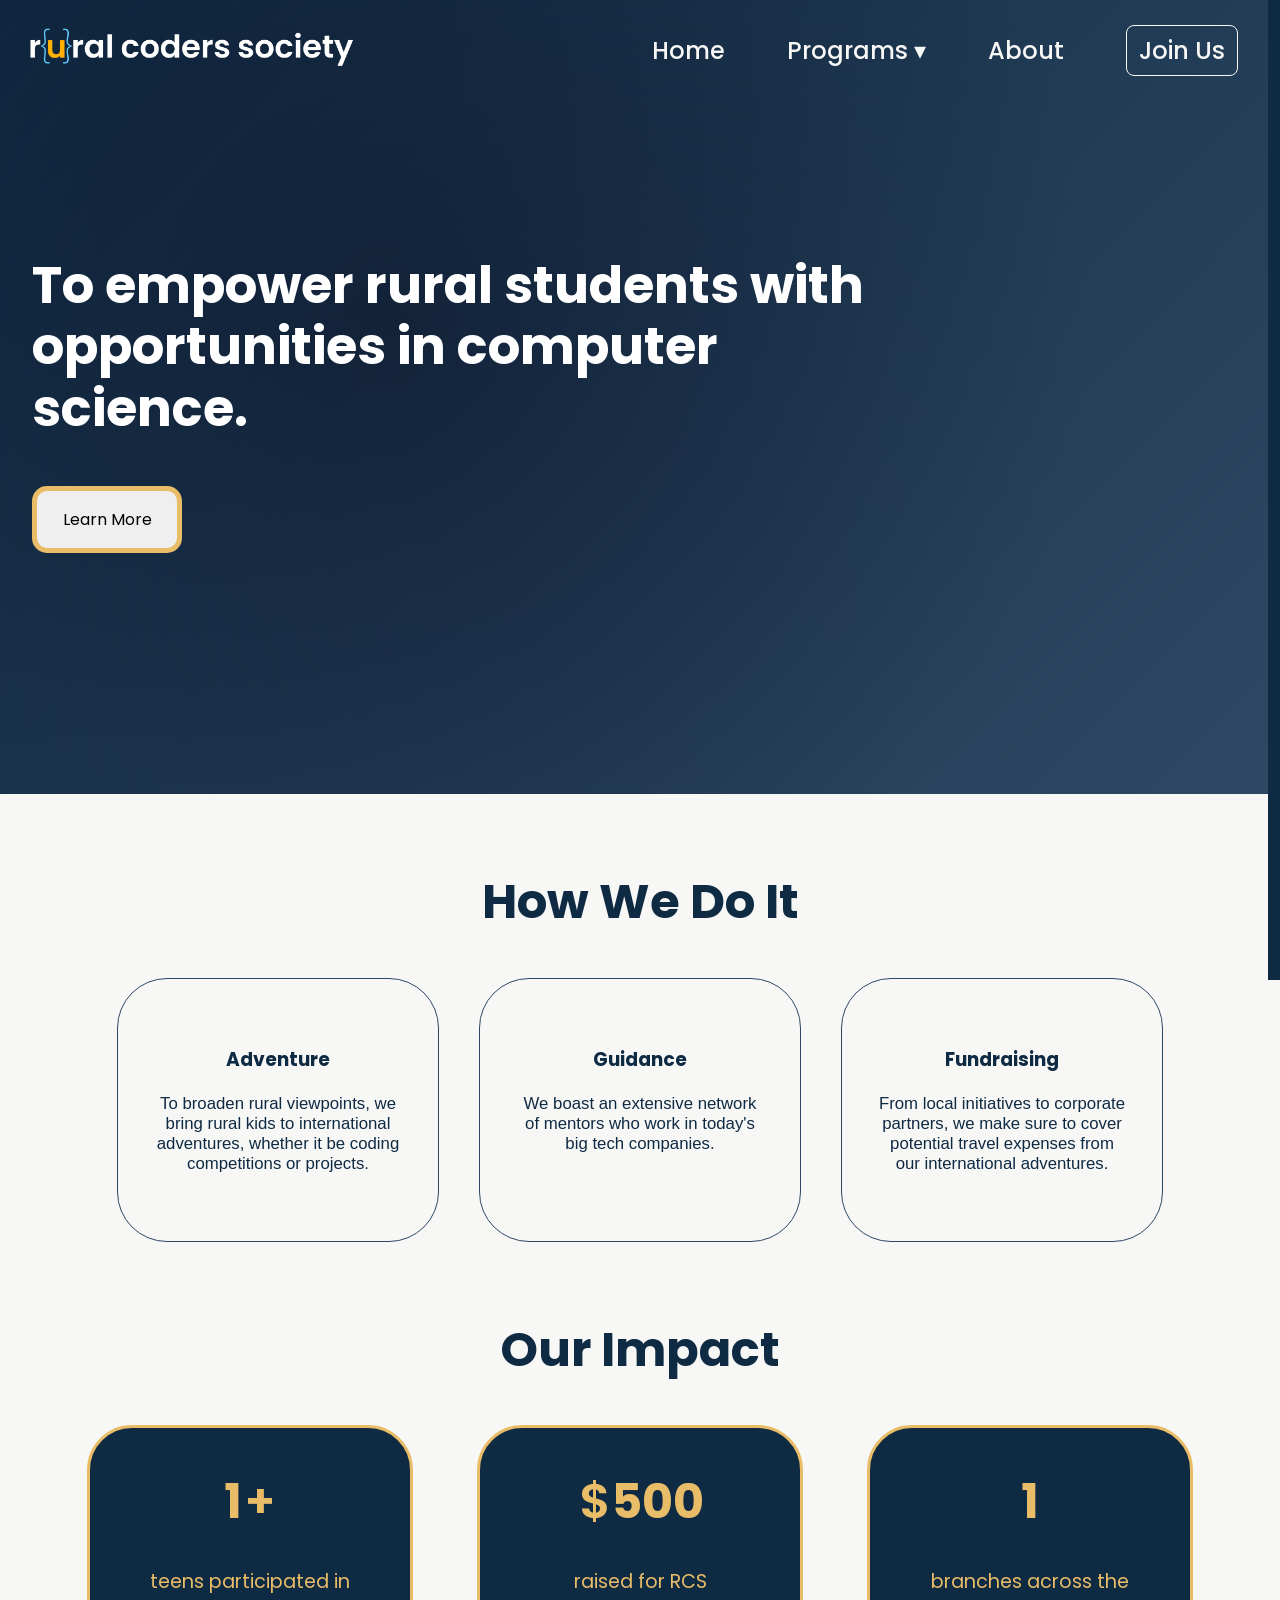
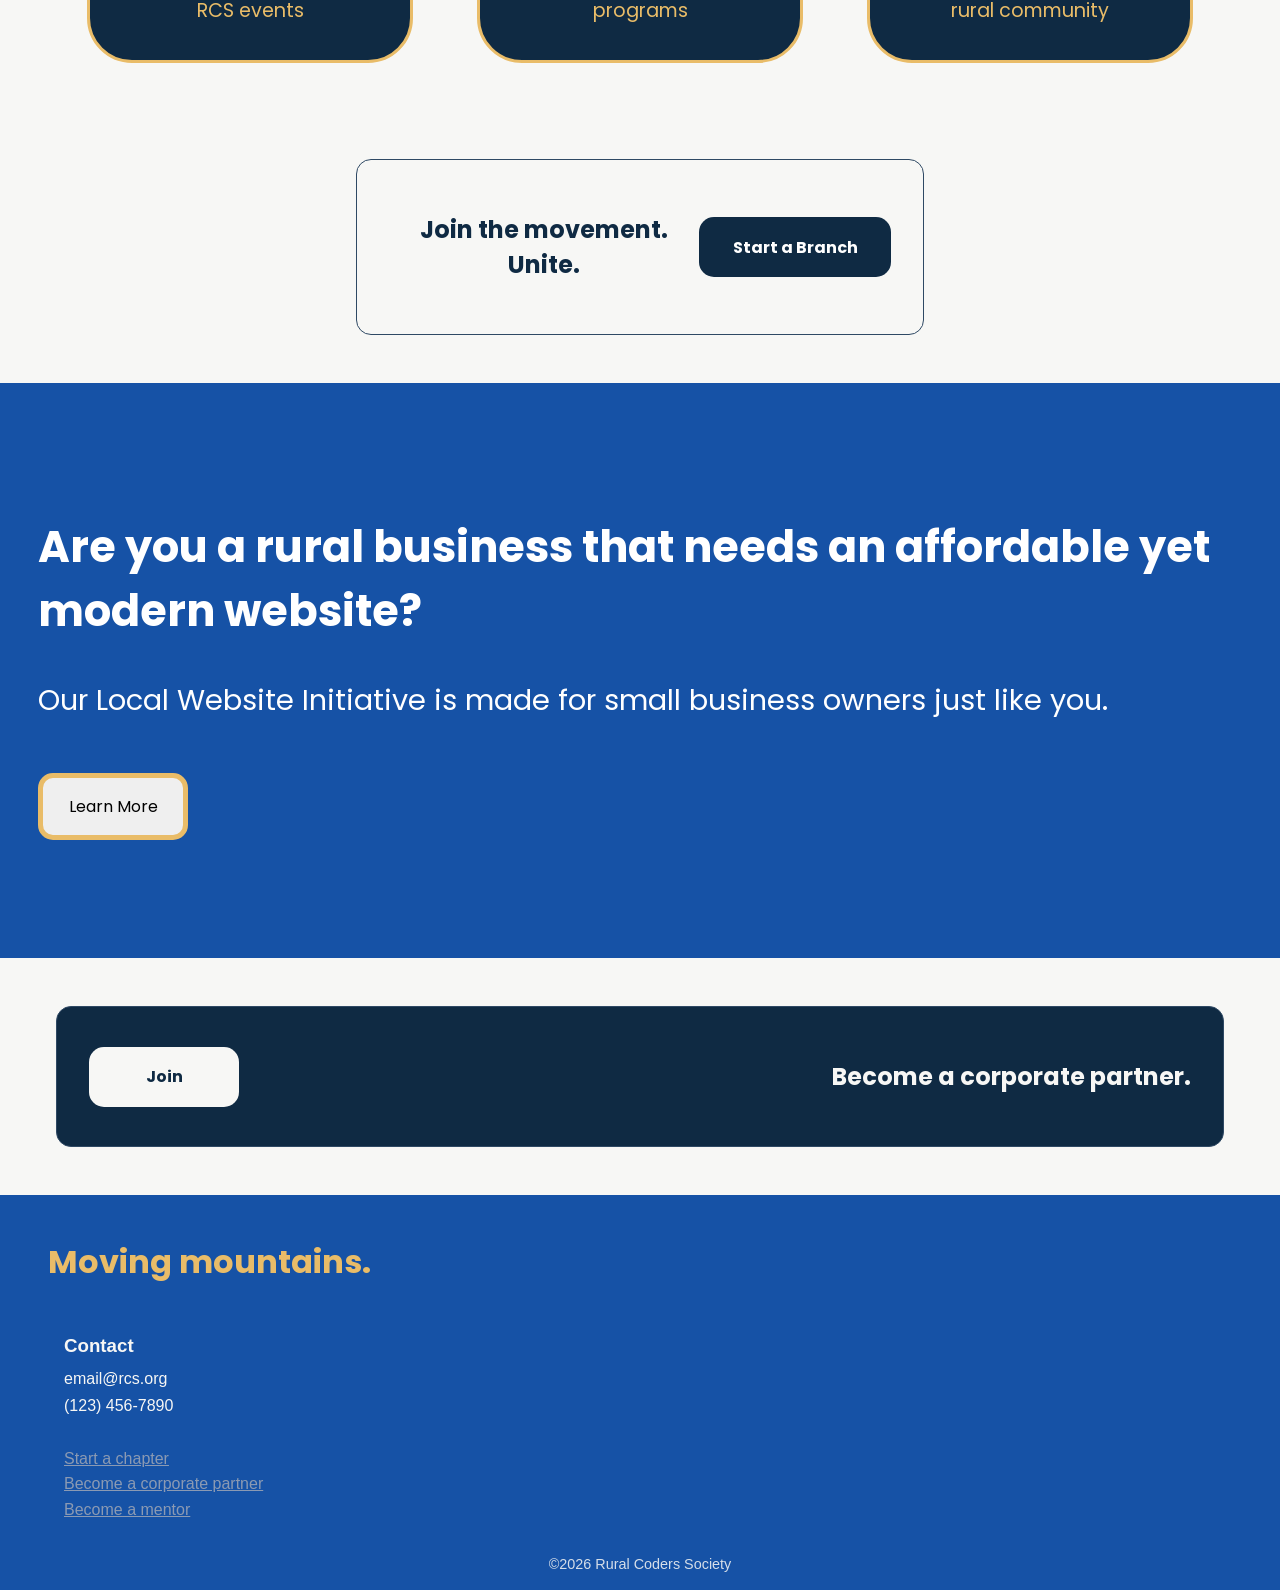
==== index.html @ 7bb60652 "changed join us to have membership form and request website form" ====
<!DOCTYPE html>
<head>
    <meta charset="UTF-8" />
    <meta name="viewport" content="width=device-width, initial-scale=1.0" />
    <title>Rural Coders Society</title>
    <link rel="icon" type="image/png" href="../media/RCS icon logo-Photoroom.png">
    <link rel="stylesheet" href="styles/style.css" />
    <link rel="preconnect" href="https://fonts.googleapis.com">
    <link rel="preconnect" href="https://fonts.gstatic.com" crossorigin>
    <link href="https://fonts.googleapis.com/css2?family=Poppins:ital,wght@0,100;0,200;0,300;0,400;0,500;0,600;0,700;0,800;0,900;1,100;1,200;1,300;1,400;1,500;1,600;1,700;1,800;1,900&display=swap" rel="stylesheet">
</head>
<body>
<div class="site-header-container">
    <div class="header">
        <a href="../index.html"><img class="logo" id="logo" src="../media/{rural coders society.} (2)-Photoroom.png" alt="rcs-logo"></a>
        <nav>
            <a class="nav-a" href="../index.html">Home</a>
            <div class="dropdown">
                <a class="nav-a dropbtn" href="../programs/">Programs ▾</a>

                <div class="dropdown-content">
                    <a href="../programs/adventures.html">Adventures</a>
                    <a href="../programs/websiteinit.html">Local Website Initiative</a>
                    <a href="../programs/cafe.html">RCS Coding Café</a>
                </div>
            </div>
            <a class="nav-a" href="../about.html">About</a>
            <div class="dropdown">
                <a id="join-us-button" class="nav-a dropbtn" href="/join/">Join Us</a>

                <div id="join-dropdown-content" class="dropdown-content">
                    <a href="../join/membership.html">Become a Member</a>
                    <a href="../join/websitereq.html">Request a Website</a>
                    <a href="../join/corppart.html">Corporate Partnership</a>
                </div>
            </div>
        </nav>
        <div class="hamburger" id="hamburger">
            <span></span>
            <span></span>
            <span></span>
        </div>
    </div>
    <div class="sidebar" id="sidebar">
            <a href="../index.html">Home</a>
            <div class="sidebar-group">
                <div class="sidebar-top">
                    <a href="../programs/">Programs</a>
                    <span class="arrow">▾</span>
                </div>
                <div class="sidebar-dropdown">
                    <a href="../programs/adventures.html">Adventures</a>
                    <a href="../programs/websiteinit.html">Local Website Initiative</a>
                    <a href="../programs/cafe.html">RCS Coding Café</a>
                </div>
            </div>
            <a href="/about.html">About</a>
            <div class="sidebar-group">
                <div class="sidebar-top">
                    <a class="join-us-sidebar" href="/join/">Join Us</a>
                    <span id="join-us-arrow" class="arrow">▾</span>
                </div>
                <div class="sidebar-dropdown">
                    <a class="join-us-sidebar" href="../join/branch.html">Become a Member</a>
                    <a class="join-us-sidebar" href="../join/websitereq.html">Request a Website</a>
                    <a class="join-us-sidebar" href="../join/corppart.html">Corporate Partnership</a>
                </div>
            </div>
    </div>
    <section class="hero">
        <h2 class="hero-title">To empower rural students with opportunities in computer science.</h2>
        <div id="hero-button-wrapper">
            <button id="hero-button" onclick="scrollToSection('hows')">Learn More</button>
        </div>
    </section>
</div>

<section id="hows">
    <h1>How We Do It</h1>
    <section class="hows">
    <div class="hows-div">
        <h3>Adventure</h3>
        <p>To broaden rural viewpoints, we bring rural kids to international adventures, whether it be coding competitions or projects.</p>
    </div>
    <div class="hows-div">
        <h3>Guidance</h3>
        <p>We boast an extensive network of mentors who work in today's big tech companies.</p>
    </div>
    <div class="hows-div">
        <h3>Fundraising</h3>
        <p>From local initiatives to corporate partners, we make sure to cover potential travel expenses from our international adventures.</p>
    </div>
</section>
</section>

<section class="impact" id="impact">
    <h2>Our Impact</h2>
    <div class="impact-stats">
        <div class="impact-item">
            <h3 id="members" class="count" data-target="1">0</h3>
            <p>teens participated in RCS events</p>
        </div>
        <div class="impact-item">
            <h3 id="money" class="count" data-target="500">0</h3>
            <p>raised for RCS programs</p>
        </div>
        <div class="impact-item">
            <h3 class="count" data-target="1">0</h3>
            <p>branches across the rural community</p>
        </div>
    </div>
</section>

<section class="join-movement-container">
    <div class="join-movement">
    <h2>Join the movement. Unite.</h2>
    <button onclick="window.location.href='join/branch.html'">Start a Branch</button>
</div>
</section>
<section class="mission-container">
    <div class="mission">
        <h2>Are you a rural business that needs an affordable yet modern website?</h2>
        <p>Our Local Website Initiative is made for small business owners just like you.</p>
        <button id="mission-button" onclick="window.location.href='../programs/websiteinit.html'">Learn More</button>
    </div>
</section>

<section class="corp-part-container">
    <div class="corp-part">
    <button onclick="window.location.href='join/corppart.html'">Join</button>
    <h2>Become a corporate partner.</h2>
</div>
</section>
<section class="footer">
    <div class="footer-head">
        <h2>Moving mountains.</h2>
    </div>
    <div class="footer-left">
        <h3>Contact</h3>
        <p>email@rcs.org</p>
        <p>(123) 456-7890</p><br>

        <a class="footer-link" href="/join/">Start a chapter</a><br>
        <a class="footer-link" href="/join/">Become a corporate partner</a><br>
        <a class="footer-link" href="/join/">Become a mentor</a>
    </div>
    <div class="footer-bottom">
        <p class="copyright">©2026 Rural Coders Society</p>
    </div>
</section>
<script src="scripts/main.js"></script>
</body>
---- styles/style.css ----
:root {
    /* main colors */
    --navy: #0F2A43;
    --navy-light: #2F4964;
    --blue: rgb(22, 82, 166);

    /* natural colors */
    --evergreen: #2E4F3D;
    --sage: #A9BFA8;
    --wheat: #E9D9B6;

    /* some accents */
    --sky-accent: #6FA9DF;
    --gold-accent: #e9bc68;

    /* basics */
    --text-main: #1F1F1F;
    --text-light: #FFFFFF;
    --bg-light: #F7F7F5;
    --bg-dark: #0B1A28;
}

body {
    background-color: var(--bg-light);
    color: var(--navy);

    font-family: "Inter", sans-serif;

    margin: 0;
    padding: 0;
}

.site-header-container {
    width: 100%;
    display: block;
    position: relative;
}

.header {
    padding: 1rem 0.5rem;
    display: flex;
    justify-content: space-between;
    align-items: center;
    position: fixed;
    top: 0;
    left: 0;
    width: 100%;
    z-index: 1001;
    background-color: transparent;
    transition: background-color 0.2s ease, backdrop-filter 0.2s ease;
}

.header.scrolled {
    background-color: rgba(250, 250, 250, 0.71);
    backdrop-filter: blur(10px);
    padding-left: -2px;
}

nav {
    margin-top: 0.3rem;
    margin-bottom: 0.3rem;
    margin-right: 20px;
    display: flex;
    align-items: center;
    gap: 2rem;
}

.nav-a {
    margin-right: 30px;
    text-decoration: none;
    font-size: 1.5rem;
    font-optical-sizing: auto;
    font-weight: 500;
    font-family: "Poppins", "sans-serif";
    color: var(--bg-light);
    transition: color 0.2s ease
}

.nav-a:hover {
    color: var(--gold-accent);
}

.nav-a.scrolled{
    color: var(--text-main)
}

.nav-a.scrolled:hover{
    color: var(--blue)
}

#join-us-button {
    border: 1px solid var(--bg-light);
    padding: 0.5rem 0.75rem;
    border-radius: 8px;
    transition: border 0.3s ease;
}

#join-us-button.scrolled {
    border: 1px solid var(--navy);
}

.dropdown {
    position: relative;
    display: inline-block;
}

.dropbtn {
    cursor: pointer;
    width: 100%;
}

.dropbtn:hover {
    color: var(--gold-accent);
}

.dropdown-content {
    display: none;
    position: absolute;
    top: 100%;
    background-color: var(--navy);
    border-radius: 10px;
    padding-top: 0.5rem;
    padding-bottom: 0.5rem;
    display: flex;
    flex-direction: column;
    min-width: 220px;

    opacity: 0;
    pointer-events: none;
    transform: translateY(5px);
    transition: opacity 0.15s ease, transform 0.15s ease;
    box-shadow: 0 6px 20px rgba(0, 0, 0, 0.25);
}

#join-dropdown-content {
    right: 0;
    left: auto;
}

.dropdown:hover .dropdown-content {
    opacity: 1;
    transform: translateY(0);
    pointer-events: auto;
}

.dropdown-content a {
    padding: 0.8rem 1rem;
    text-decoration: none;
    color: var(--text-light);
    font-size: 1.1rem;
    font-family: "Poppins", "sans-serif";
    transition: background 0.2s, color 0.2s;
}

.dropdown-content a:hover {
    background-color: var(--blue);
    color: white;
}

.logo {
    width: auto;
    max-width: 100%;
    height: 3rem;
    padding: 0.5rem 1rem;
    transition: height 0.3s ease;
}

.logo.scrolled {
    height: 2.85rem;
}

.logo-full {
    max-width: 800px;
    width: 100%;
}

.hero {
    border: none;
    text-align: left;
    color: var(--text-light);
    font-family: "Poppins", sans-serif;
    font-size: 2rem;
    font-optical-sizing: auto;

    height: 70vh;
    padding: 4rem 2rem;
    display: flex;
    flex-direction: column;
    justify-content: center;
    padding-top: 100px;

    position: relative;
    
    
    background: radial-gradient(
        circle at 30% 40%,
        rgba(12, 20, 40, 0.554),
        transparent 70%
    ),
    linear-gradient(135deg, var(--navy), var(--navy-light));
}

.hero::before {
    content: "";
    position: absolute;
    top: 0;
    left: 0;
    width: 100%;
    height: 100%;
    background-image: url("");
    background-size: cover;
    background-position: top center;
    z-index: -1;
}

#hero-h1 {
    padding-left: 3.3rem;
    margin-top: 1.1rem;
}

.hero-title {
    font-size: 3.2rem;
    font-weight: 700;
    line-height: 1.2;
    max-width: 55rem;
    margin: 0 0 1.5rem 0;
}

.hero-subtitle {
    font-size: 1.5rem;
    font-weight: 400;
    max-width: 45rem;
    opacity: 0.9;
    margin: 0;
}

.hero-title,
.hero-subtitle,
#hero-button-wrapper {
    transform: translateY(10px);
    opacity: 0.5;
    transition: transform 0.6s ease, opacity 0.6s ease;
}

.hero.hero-loaded .hero-title,
.hero.hero-loaded .hero-subtitle,
.hero.hero-loaded #hero-button-wrapper {
    transform: translateY(0);
    opacity: 1;
}

#hero-button,
#mission-button {
    width: 150px;
    height: auto;
    padding: 1rem 1rem;
    margin: 1.4rem 0;

    font-size: 1rem;
    font-family: "Poppins", sans-serif;

    border: 5px solid var(--gold-accent);
    border-radius: 15px;

    transition: transform 0.3s ease, border-color 0.3s ease;
}

#hero-button:hover,
#mission-button:hover {
    transform: translateY(-5px);
    border-color: var(--wheat);
    cursor: pointer;
}


.join-movement-container {
    padding: 2rem;
    max-width: 600px;
    margin-left: auto;
    margin-right: auto;
    justify-self: center;
    margin-top: -3rem;
}

.join-movement {
    font-family: "Poppins", sans-serif;
    display: flex;
    text-align: center;
    justify-content: space-between;
    padding: 2rem 2rem;
    margin: 1rem;
    border: 1px solid var(--navy-light);
    border-radius: 15px;
}

.join-movement button {
    width: 200px;
    height: 60px;
    align-self: center;
    font-family: "Poppins", sans-serif;
    font-size: 1rem;
    background-color: var(--navy);
    border: 2px solid var(--accent-gold);
    color: var(--text-light);
    border-radius: 15px;
    font-weight: 700;
    transition: transform 0.3s ease;

    position: relative;
    overflow: hidden;
}

.join-movement button:hover {
    transform: translateY(-2px);
    cursor: pointer;

}

.join-movement button::before {
    content: "";
    position: absolute;
    top: -50%;
    left: -120%;
    width: 60%;
    height: 200%;

    background: var(--sky-accent);
    transform: skewX(-30deg);
    opacity: 0.25;

    transition: transform 0.65s ease, left 0.65s ease;
}

.join-movement button:hover::before {
    left: 125%;
    transform: translateX(0) skewX(-30deg);
}

.mission-container {
    background-color: var(--blue);
    padding: 6rem 2.4rem;
    color: var(--text-light);
    font-family: "Poppins", sans-serif;
    font-size: 1.8rem;
    transition: transform 0.5s ease, background-color 0.5s ease;
}

.mission-container-program {
    margin-top: 2rem;
    background-color: var(--blue);
    padding: 4rem 2.4rem;
    color: var(--text-light);
    font-family: "Poppins", sans-serif;
    font-size: 1.8rem;
    transition: transform 0.5s ease, background-color 0.5s ease;
}

#hows {
    padding-top: 2rem;
}

#hows h1{
    font-weight: 650;
    font-size: 3rem;
    font-family: "Poppins", sans-serif;
    text-align: center;
}

.hows {
    margin-top: 0;
    display: flex;
    flex-wrap: wrap;
    justify-content: center;

    gap: 40px;

    padding-left: 2rem;
    padding-right: 2rem;
    max-width: 1200px;
    margin-inline: auto;
    width: 100%;
    box-sizing: border-box;
}

.hows-div {
    width: 18rem;
    text-align: center;
    border: 1px solid var(--navy-light);
    border-radius: 50px;
    padding: 3rem 1rem;
    transition: transform 0.3s ease, box-shadow 0.3s ease;
}

.hows-div:hover {
    transform: translateY(-5px);
    box-shadow: 0 8px 20px rgba(0, 0, 0, 0.15);
}

.hows-div h3 {
    font-family: "Poppins", "sans-serif";
}

.hows-div p {
    margin: 1.2rem;
    font-size: 1.05rem;
}
.corp-part-container {
    padding: 2rem 0;
    width: 100%;
    max-width: 1200px;
    margin-inline: auto;
}

.corp-part {
    font-family: "Poppins", sans-serif;
    display: flex;
    text-align: center;
    justify-content: space-between;
    padding: 2rem 2rem;
    margin: 1rem;
    border: 1px solid var(--navy-light);
    border-radius: 15px;
    background-color: var(--navy);
    color: var(--bg-light);
}

.corp-part button {
    width: 150px;
    height: 60px;
    align-self: center;
    font-family: "Poppins", sans-serif;
    font-size: 1rem;
    background-color: var(--bg-light);
    border: 2px solid var(--accent-gold);
    color: var(--navy);
    border-radius: 15px;
    font-weight: 700;
    transition: transform 0.3s ease, background-color 0.3s ease;

    position: relative;
    overflow: hidden;
}

.corp-part button:hover {
    background-color: var(--text-light);
    color: var(--navy);
    transform: translateY(-2px);
    cursor: pointer;

}

.corp-part button::before {
    content: "";
    position: absolute;
    top: -50%;
    left: -120%;
    width: 60%;
    height: 200%;

    background: var(--gold-accent);
    transform: skewX(-30deg);
    opacity: 0.25;

    transition: transform 0.65s ease, left 0.65s ease;
}

.corp-part button:hover::before {
    left: 125%;
    transform: translateX(0) skewX(-30deg);
}

.footer {
    background-color: var(--blue);
    color: var(--bg-light);

    padding: 1rem 4rem;
    padding-bottom: 1rem;
    
    display: flex;
    flex-direction: column;
    justify-content: space-between;
    
    min-height: 300px;
}

.footer-head {
    margin-left: -1rem;
}

.footer-left {
    max-width: 400px;
    line-height: 1.6;
}

.footer h2 {
    font-family: "Poppins", "sans-serif";
    font-size: 2rem;
    color: var(--gold-accent);
}

.footer h3 {
    margin-bottom: 0.3rem;
}

.footer p {
    margin: 0.1rem 0;
}

.footer-link {
    color: rgb(139, 154, 179);
    transition: color 0.3s ease;
}

.footer-link:hover {
    color: var(--text-light);
}

.footer-bottom {
    margin-top: auto;
    width: 100%;
    text-align: center;
    padding-top: 2rem;
}

.copyright {
    opacity: 0.85;
    font-size: 0.9rem;
}

.hamburger {
    width: 32px;
    height: 26px;
    display: none;
    flex-direction: column;
    justify-content: space-between;
    cursor: pointer;
    margin-right: 1.5rem;
    z-index: 2000;
}

.hamburger span {
    width: 100%;
    height: 3px;
    background: var(--bg-light);
    border-radius: 3px;
    transition: all 0.35s ease;
}

.hamburger.active span:nth-child(1) {
    transform: translateY(11px) rotate(45deg);
}

.hamburger.active span:nth-child(2) {
    opacity: 0;
}

.hamburger.active span:nth-child(3) {
    transform: translateY(-11px) rotate(-45deg);
}
.sidebar {
    position: fixed;
    top: 0;
    right: -280px;
    width: 260px;
    height: 100%;
    background: var(--navy);
    color: white;
    padding-top: 80px;
    display: flex;
    flex-direction: column;
    gap: 2rem;
    padding-left: 2rem;
    transition: right 0.35s ease;
    z-index: 999;

    font-family: "Poppins", "sans-serif";
}

.sidebar a {
    color: white;
    font-size: 1.4rem;
    text-decoration: none;
    transition: color 0.2s;
}

.sidebar a:hover {
    color: var(--gold-accent);
}

.sidebar.open {
    right: 0;
}

@media (max-width: 1000px) {
    nav {
        display: none;
    }

    .hamburger {
        display: flex;
    }
}

.sidebar-group {
    display: flex;
    flex-direction: column;
}

.sidebar-top {
    display: flex;
    justify-content: space-between;
    align-items: center;
    cursor: pointer;
}

.sidebar-top .arrow {
    font-size: 1.2rem;
    transition: transform 0.3s ease;
}

.arrow {
    margin-right: 1rem;
}

.sidebar-dropdown {
    overflow: hidden;
    max-height: 0;
    opacity: 0;
    transform: translateY(-5px);
    transition:
        max-height 0.35s ease,
        opacity 0.35s ease,
        margin-top 0.35s ease,
        transform 0.35s ease;
    display: flex;
    flex-direction: column;
    padding-left: 1rem;
    margin-top: 0;
}

.sidebar-dropdown a {
    padding: 0.5rem 0;
    font-size: 1.2rem;
}

.sidebar-dropdown.open {
    max-height: 500px;
    opacity: 1;
    margin-top: 1rem;
    transform: translateY(0);
    display: flex;
}

.arrow.rotate {
    transform: rotate(180deg);
}

.sidebar .join-us-sidebar {
    color: var(--gold-accent) !important;
}

.join-us-sidebar:hover {
    color: var(--wheat) !important;
}

#join-us-arrow {
    color: var(--gold-accent);
}

.operations {
    padding: 1rem;
    display: block;
    justify-content: center;
}

.operations-div {
    padding: 5rem 4rem;
    margin: 1rem;
    background-color: var(--navy);
    color: var(--bg-light);
    max-width: 1200px;
    justify-content: space-between;
    display: flex;
    flex-direction: row;
    border-radius: 30px;
    gap: 20px;
}

.operations button {
    max-width: 300px;
    width: 100%;
    min-width: 150px;
    height: auto;
    min-height: 85px;
    align-self: center;
    border-radius: 15px;
    border: 0.5rem solid var(--gold-accent);
    padding: 0.5rem 1rem;

    font-family: "Poppins", sans-serif;
    font-weight: 500;
    font-size: 1.5rem;

    transition: transform 0.3s ease, border 0.3s ease;
}

.operations button:hover {
    transform: translateY(-5px);
    cursor: pointer;
    border: 0.5rem solid var(--wheat);
}

.operation-item {
    max-width: 600px;
}

.operation-item h2 {
    font-family: "Poppins", sans-serif;
    font-size: 2rem;
}
.operation-item p {
    font-size: 1.5rem;
    font-weight: 500;
}

#operation-adventures {
    background-image: url("");
    background-size: cover;
    background-position: center;
    background-repeat: no-repeat;
}

#operation-websiteinit {
    background-color: var(--navy-light);
    background-image: url("");
    background-size: cover;
    background-position: center;
    background-repeat: no-repeat;
}

#operation-cafe {
    background-color: rgb(80, 102, 126);
    background-image: url("");
    background-size: cover;
    background-position: center;
    background-repeat: no-repeat;
}

/* ============================
   WHAT SECTION
============================ */
.what {
    max-width: 1100px;
    margin: 6rem auto;
    padding: 0 1.5rem;
    text-align: center;
}

.what h2 {
    font-family: "Poppins", sans-serif;
    font-size: 2.5rem;
    margin-bottom: 1rem;
    color: var(--navy);
}

.what > p {
    max-width: 700px;
    margin: 0 auto 3rem auto;
    font-size: 1.2rem;
    color: var(--navy-light);
}

.what-container {
    display: flex;
    flex-wrap: wrap;
    gap: 2rem;
    justify-content: center;
}

.what-div {
    background: white;
    border: 1px solid var(--navy-light);
    border-radius: 20px;
    padding: 2rem;
    width: 300px;
    transition: transform 0.3s ease, box-shadow 0.3s ease;
}

.what-div:hover {
    transform: translateY(-6px);
    box-shadow: 0 8px 20px rgba(0, 0, 0, 0.15);
}

.what-div h3 {
    margin-bottom: 1rem;
    font-size: 1.4rem;
    color: var(--navy);
}

.what-div p {
    color: var(--navy-light);
}

.who {
    max-width: 1100px;
    margin: 6rem auto;
    padding: 0 1.5rem;
    text-align: center;
}

.who h2 {
    font-size: 2.5rem;
    margin-bottom: 3rem;
    color: var(--navy);
}

.who-container {
    display: flex;
    flex-direction: row;
    justify-content: center;
    flex-wrap: wrap;
    gap: 2rem;
}

.who-div {
    max-width: 700px;
    background: var(--navy);
    border: 1px solid var(--gold-accent);
    border-radius: 20px;
    padding: 2rem;
    transition: transform 0.3s ease, box-shadow 0.3s ease;
}

.who-div:hover {
    transform: translateY(-6px);
    box-shadow: 0 8px 20px rgba(0, 0, 0, 0.15);
}

.who-div h3 {
    font-family: "Poppins", sans-serif;
    margin-bottom: 1rem;
    font-size: 1.4rem;
    color: var(--bg-light);
}

.who-div p {
    color: var(--bg-light);
}

.recent-trip {
    max-width: 900px;
    margin: 6rem auto;
    padding: 0 1.5rem;
    text-align: center;
}

.recent-trip h2 {
    font-size: 2.3rem;
    margin-bottom: 2rem;
    color: var(--navy);
}

/* TEMP: placeholder video box */
.recent-trip .video-placeholder {
    width: 100%;
    height: 350px;
    background: var(--navy-light);
    border-radius: 15px;
}

.testimonial-carousel {
    overflow: hidden;
    width: 100%;
    margin:6rem 0;
    padding: 2rem 0;

    position: relative;
}

.carousel-track {
    display: flex;
    gap: 48px;
    white-space: nowrap;
    will-change: transform;
}

.t-card {
    width: 260px;
    min-width: 260px;
    height: 360px;
    padding: 2rem;
    background: var(--bg-light);
    border: 1px solid var(--navy-light);
    border-radius: 20px;
    text-align: center;
    transition: transform 0.3s ease, opacity 0.3s ease, box-shadow 0.3s ease;
    opacity: 1;
}

.t-card:hover {
    transform: translateY(-5px);
    box-shadow: 0 8px 20px rgba(0, 0, 0, 0.15);
}

.testimonial-carousel::before,
.testimonial-carousel::after {
    content: "";
    position: absolute;
    top: 0;
    width: 20%;
    height: 100%;
    z-index: 3;
    pointer-events: none;
}

.testimonial-carousel::before {
    left: 0;
    background: linear-gradient(to right, var(--bg-light), transparent);
}

.testimonial-carousel::after {
    right: 0;
    background: linear-gradient(to left, var(--bg-light), transparent);
}

.impact {
    padding: 3rem;
    font-size: 2rem;
    text-align: center;
    justify-content: center;
    margin-right: auto;
    margin-left: auto;
    margin-bottom: 3rem;
    margin-top: -1rem;
}

.impact h2{
    font-family: "Poppins", sans-serif;
}

.impact-stats {
    display: flex;
    flex-direction: row;
    flex-wrap: wrap;
    align-content: center;
    text-align: center;
    justify-content: center;
    gap: 4rem;
    align-content: center;
    
}

.impact-item {
    min-height: 200px;
    display: flex;
    flex-direction: column;
    justify-content: center;
    align-items: center;
    background-color: var(--navy);
    color: var(--gold-accent);
    max-width: 14rem;
    border: 3px solid var(--gold-accent);
    border-radius: 45px;
    padding: 1rem 3rem;
    transition: transform 0.3s ease, box-shadow 0.3s ease;
    font-family: "Poppins", sans-serif;
    gap: 0.6rem;
}

.impact-item:hover {
    transform: translateY(-5px);
    box-shadow: 0 8px 20px rgba(0, 0, 0, 0.15);
}

.impact-item h3 {
    font-size: 3rem;
    margin: 0;
    padding-top: 1.3rem;
}

.impact-item p {
    font-size: 1.2rem;
}

#members::after {
    content: "+";
    font-weight: 600;
    margin-left: 2px;
}

#money::before {
    content: "$";
    font-weight: 600;
    margin-left: 2px;
}

#members::after,
#money::before {
    display: inline-block;
    line-height: 0;
}

.the-form {
    padding: 2rem 2rem;
    padding-bottom: 4rem;
    font-family: "Poppins", sans-serif;
}

.form {
    font-family: "Inter", sans-serif;
}

.the-form .form input[type=text],
.form input[type=email]{
    font-family: "Poppins", sans-serif;
    font-size: 1rem;
    width: 45%;
    border: 2px solid var(--navy);
    border-radius: 8px;
    padding: 1rem 1rem;

    transition: background-color 0.3s ease;
}

.form input[type=text]:focus,
.form input[type=email]:focus,
.form textarea:focus {
    background-color: rgb(219, 237, 255)
}

.form input[type=submit] {
    margin: 1.6rem 0;
    padding: 1rem 2rem;
    font-size: 1rem;
    border: 2px solid var(--navy);
    border-radius: 8px;
    background-color: white;

    font-family: "Poppins", sans-serif;

    transition: background-color 0.3s ease;
}

.form input[type=submit]:hover {
    cursor: pointer;
    background-color: rgb(219, 237, 255);
}

.form textarea {
    border: 2px solid var(--navy);
    border-radius: 8px;
    padding: 1rem 1rem;

    font-family: "Poppins", sans-serif;
    font-size: 1rem;
    width: 50%;

    transition: background-color 0.3s ease;
}
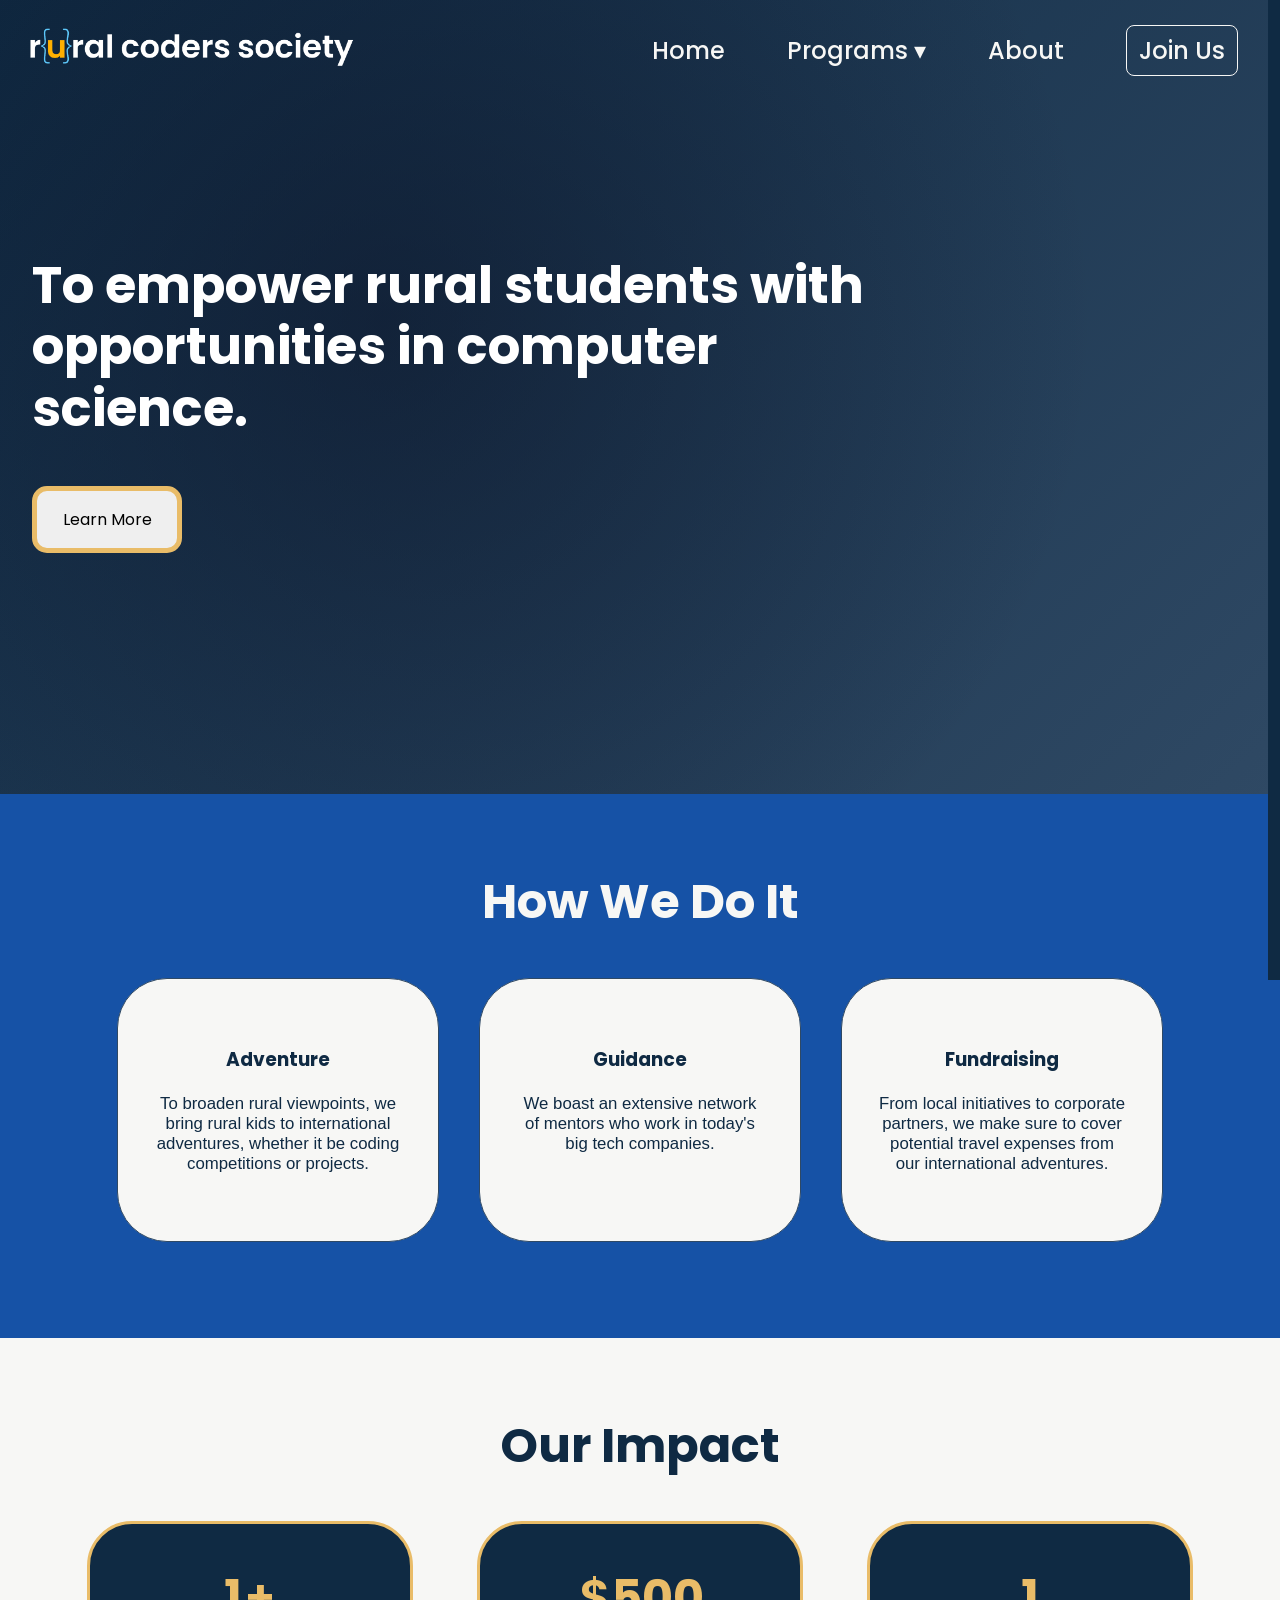
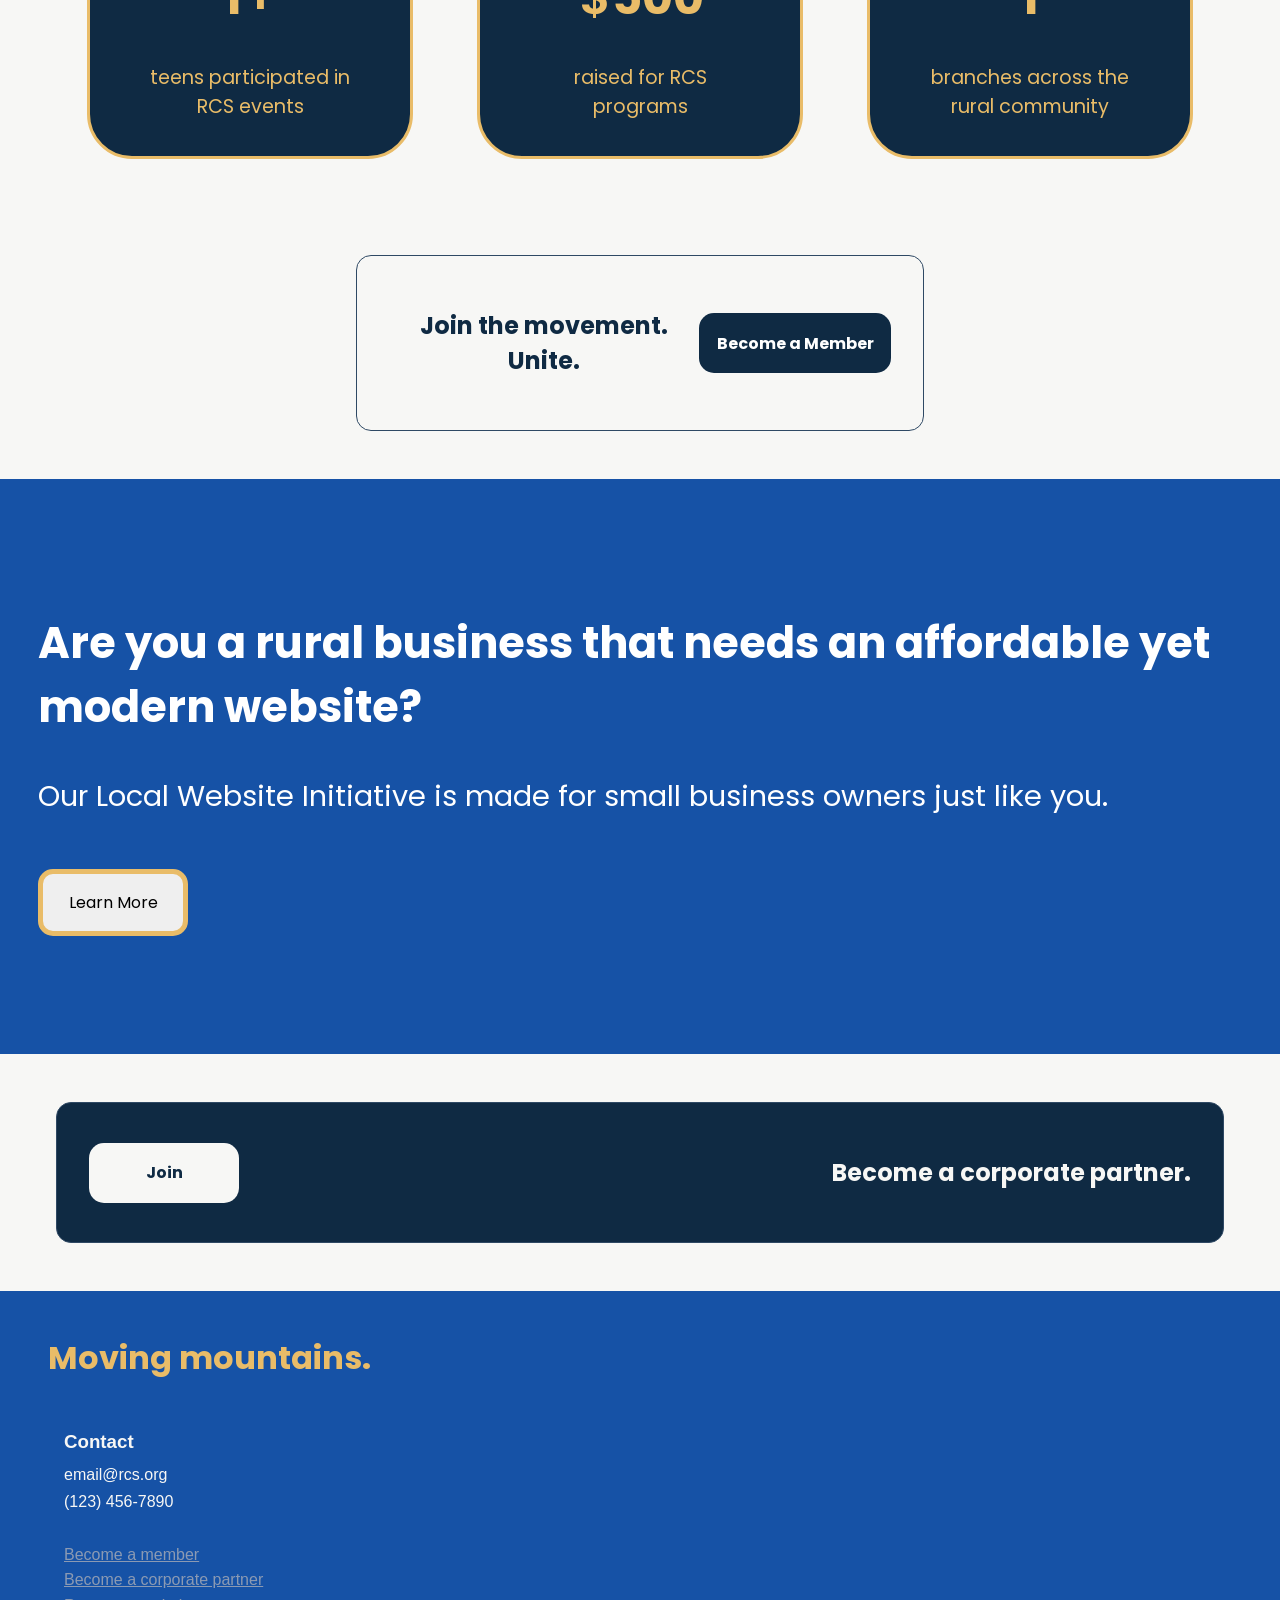
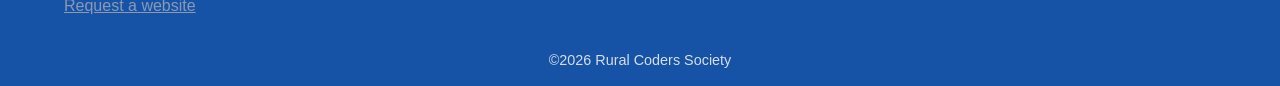
==== commit 6611aa11: "updated footers for all pages. added background color to "how we do it" portion for aesthetic purpos" ====
--- a/index.html
+++ b/index.html
@@ -61,7 +61,7 @@
                     <span id="join-us-arrow" class="arrow">▾</span>
                 </div>
                 <div class="sidebar-dropdown">
-                    <a class="join-us-sidebar" href="../join/branch.html">Become a Member</a>
+                    <a class="join-us-sidebar" href="../join/membership.html">Become a Member</a>
                     <a class="join-us-sidebar" href="../join/websitereq.html">Request a Website</a>
                     <a class="join-us-sidebar" href="../join/corppart.html">Corporate Partnership</a>
                 </div>
@@ -114,7 +114,7 @@
 <section class="join-movement-container">
     <div class="join-movement">
     <h2>Join the movement. Unite.</h2>
-    <button onclick="window.location.href='join/branch.html'">Start a Branch</button>
+    <button onclick="window.location.href='join/membership.html'">Become a Member</button>
 </div>
 </section>
 <section class="mission-container">
@@ -140,13 +140,13 @@
         <p>email@rcs.org</p>
         <p>(123) 456-7890</p><br>
 
-        <a class="footer-link" href="/join/">Start a chapter</a><br>
-        <a class="footer-link" href="/join/">Become a corporate partner</a><br>
-        <a class="footer-link" href="/join/">Become a mentor</a>
+        <a class="footer-link" href="/join/membership.html">Become a member</a><br>
+        <a class="footer-link" href="/join/corppart.html">Become a corporate partner</a><br>
+        <a class="footer-link" href="/join/websitereq.html">Request a website</a>
     </div>
     <div class="footer-bottom">
         <p class="copyright">©2026 Rural Coders Society</p>
     </div>
 </section>
-<script src="scripts/main.js"></script>
+<script src="../scripts/main.js"></script>
 </body>
--- a/styles/style.css
+++ b/styles/style.css
@@ -265,8 +265,24 @@
     transition: transform 0.3s ease, border-color 0.3s ease;
 }
 
+#request-button {
+    width: 200px;
+    height: auto;
+    padding: 1rem 1rem;
+    margin: 1.4rem 0;
+
+    font-size: 1rem;
+    font-family: "Poppins", sans-serif;
+
+    border: 5px solid var(--gold-accent);
+    border-radius: 15px;
+
+    transition: transform 0.3s ease, border-color 0.3s ease;
+}
+
 #hero-button:hover,
-#mission-button:hover {
+#mission-button:hover,
+#request-button:hover {
     transform: translateY(-5px);
     border-color: var(--wheat);
     cursor: pointer;
@@ -355,11 +371,19 @@
     transition: transform 0.5s ease, background-color 0.5s ease;
 }
 
+#request-website {
+    background-color: var(--navy);
+    padding: 3rem 2.4rem;
+}
+
 #hows {
     padding-top: 2rem;
+    padding-bottom: 6rem;
+    background-color: var(--blue);
 }
 
 #hows h1{
+    color: var(--bg-light);
     font-weight: 650;
     font-size: 3rem;
     font-family: "Poppins", sans-serif;
@@ -383,6 +407,7 @@
 }
 
 .hows-div {
+    background-color: var(--bg-light);
     width: 18rem;
     text-align: center;
     border: 1px solid var(--navy-light);
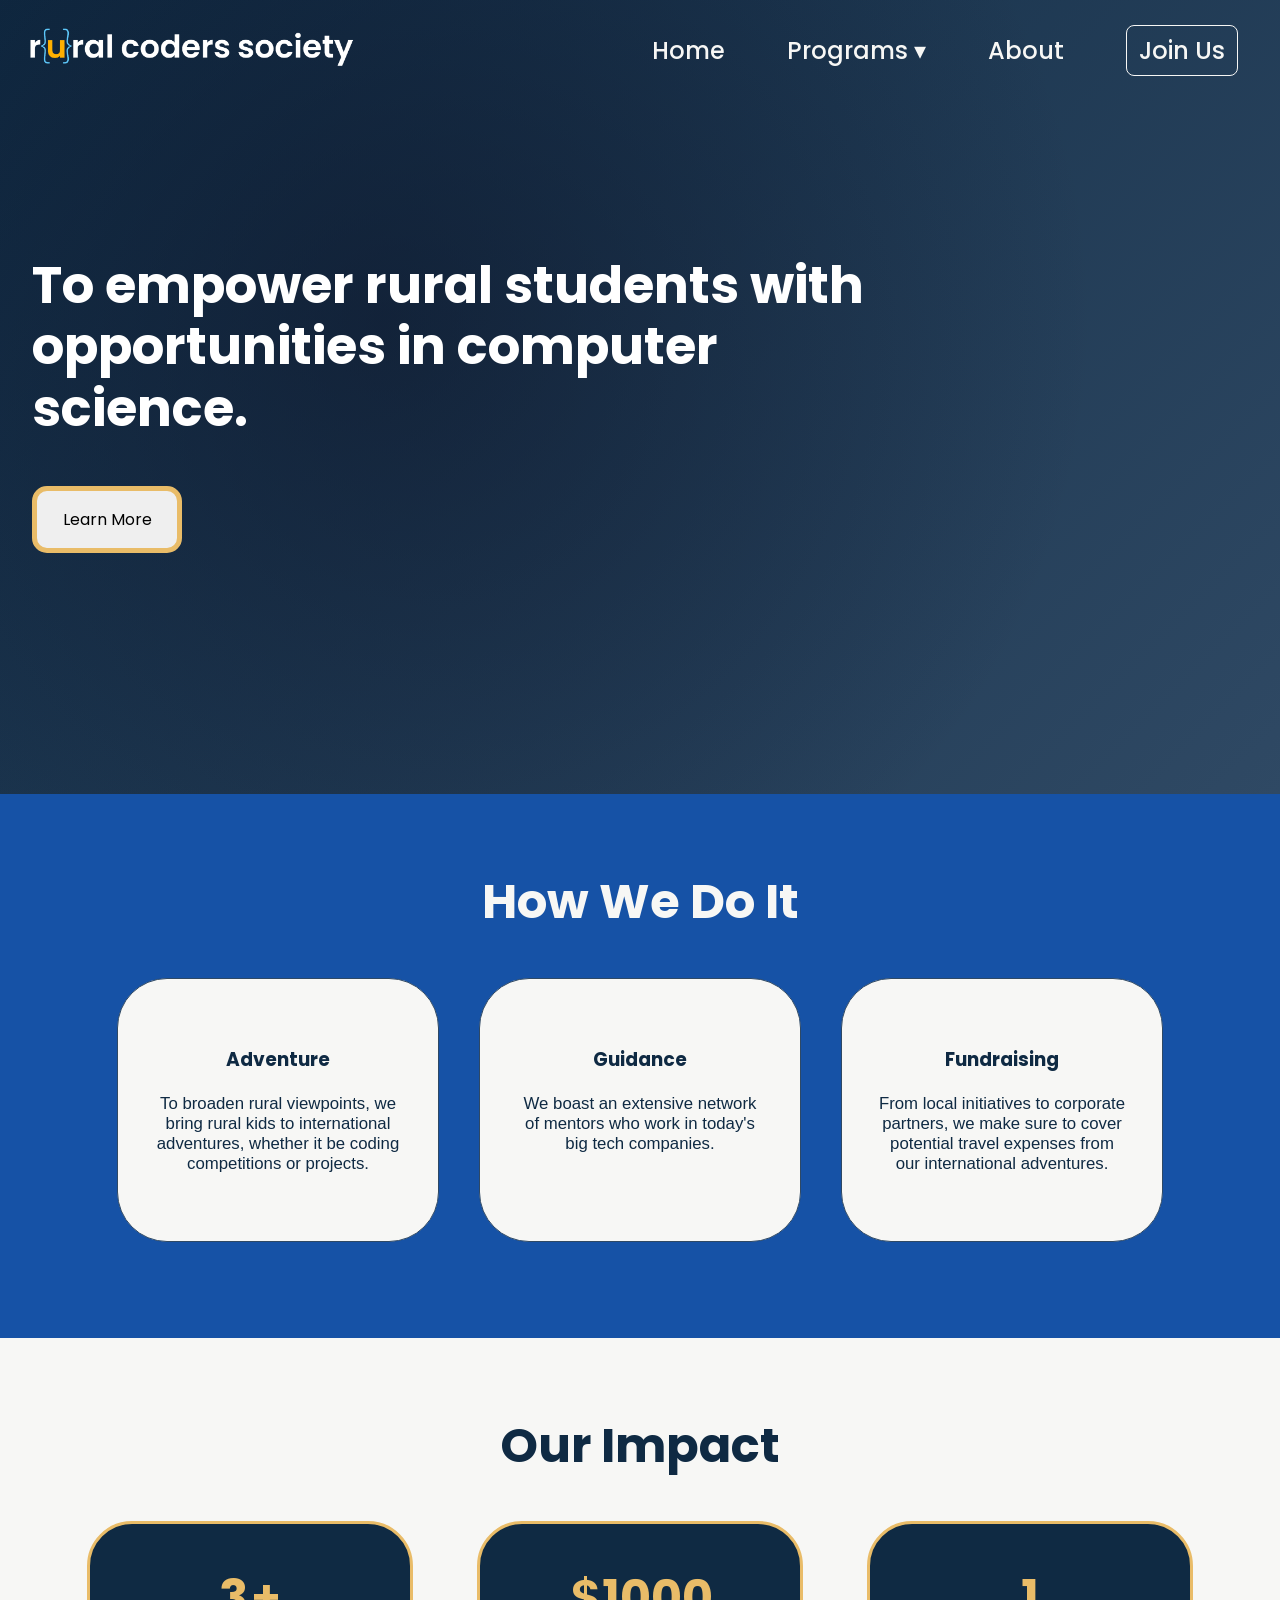
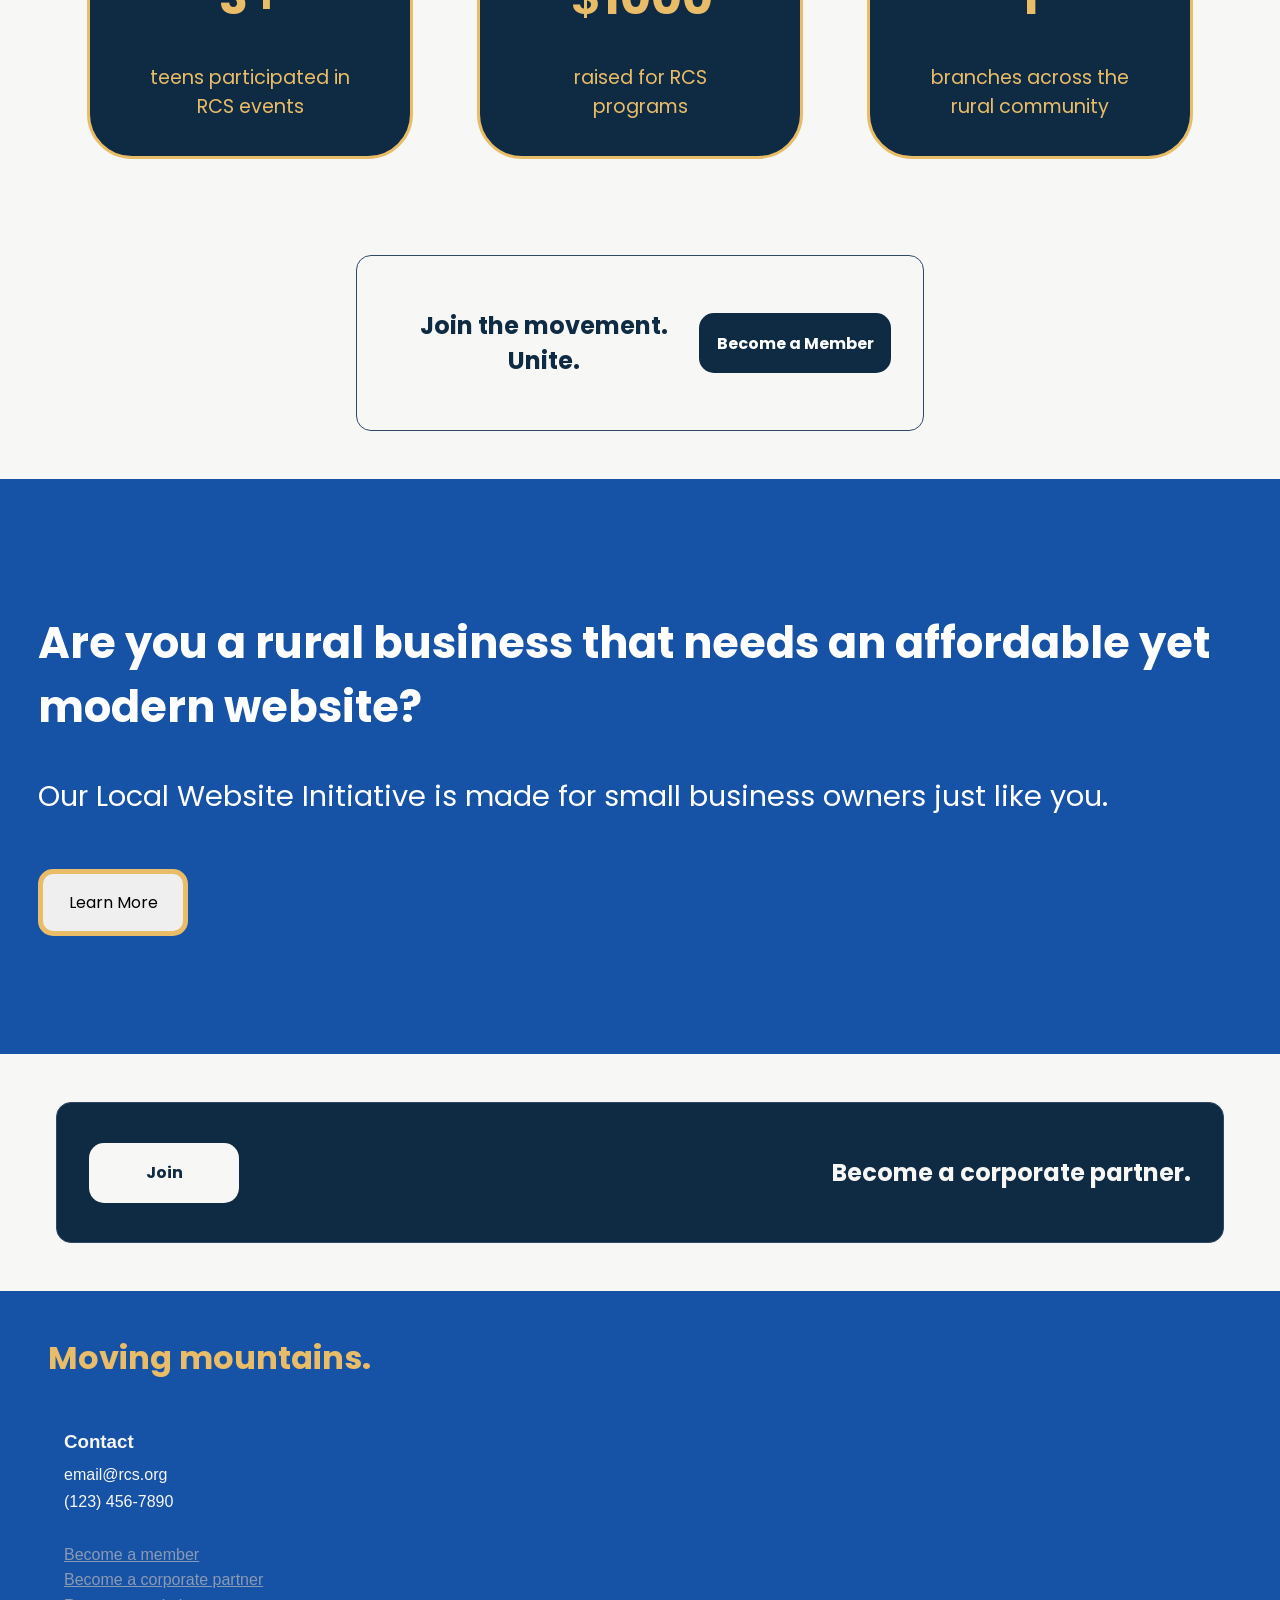
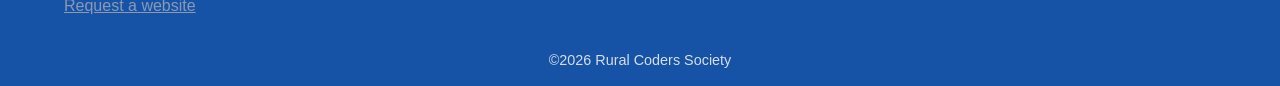
==== commit 1f349a13: "updated organization kpi numbers" ====
--- a/index.html
+++ b/index.html
@@ -97,11 +97,11 @@
     <h2>Our Impact</h2>
     <div class="impact-stats">
         <div class="impact-item">
-            <h3 id="members" class="count" data-target="1">0</h3>
+            <h3 id="members" class="count" data-target="3">0</h3>
             <p>teens participated in RCS events</p>
         </div>
         <div class="impact-item">
-            <h3 id="money" class="count" data-target="500">0</h3>
+            <h3 id="money" class="count" data-target="1000">0</h3>
             <p>raised for RCS programs</p>
         </div>
         <div class="impact-item">
--- a/styles/style.css
+++ b/styles/style.css
@@ -23,11 +23,28 @@
 body {
     background-color: var(--bg-light);
     color: var(--navy);
-
     font-family: "Inter", sans-serif;
-
     margin: 0;
     padding: 0;
+
+    /* Completely disable scrollbar space */
+    scrollbar-width: none; 
+    -ms-overflow-style: none;
+    
+    /* Remove any reserved gutter space */
+    scrollbar-gutter: auto; 
+    
+    /* Strict containment */
+    overflow-x: hidden; 
+    width: 100%;
+    position: relative;
+}
+
+body::-webkit-scrollbar {
+    display: none;
+    width: 0 !important;
+    height: 0 !important;
+    background: 0px;
 }
 
 .site-header-container {
@@ -45,7 +62,7 @@
     top: 0;
     left: 0;
     width: 100%;
-    z-index: 1001;
+    z-index: 1000;
     background-color: transparent;
     transition: background-color 0.2s ease, backdrop-filter 0.2s ease;
 }
@@ -53,7 +70,6 @@
 .header.scrolled {
     background-color: rgba(250, 250, 250, 0.71);
     backdrop-filter: blur(10px);
-    padding-left: -2px;
 }
 
 nav {
@@ -560,7 +576,7 @@
     justify-content: space-between;
     cursor: pointer;
     margin-right: 1.5rem;
-    z-index: 2000;
+    z-index: 3000;
 }
 
 .hamburger span {
@@ -585,7 +601,7 @@
 .sidebar {
     position: fixed;
     top: 0;
-    right: -280px;
+    right: -300px;
     width: 260px;
     height: 100%;
     background: var(--navy);
@@ -1063,7 +1079,7 @@
 
     font-family: "Poppins", sans-serif;
 
-    transition: background-color 0.3s ease;
+    transition: background-color 0.3s ease, font-size 0.3s ease;
 }
 
 .form input[type=submit]:hover {
@@ -1081,4 +1097,91 @@
     width: 50%;
 
     transition: background-color 0.3s ease;
-}+}
+
+@media (max-width: 768px) {
+    .hero {
+        align-items: center;
+    }
+    .hero-title {
+        font-size: 2.4rem;
+        padding: 2rem 1.5rem;
+        text-align: center;
+    }
+    .hero-subtitle {
+        font-size: 1.1rem;
+        padding: 2rem 1.5rem;
+        text-align: center;
+        padding-left: 0;
+    }
+    .what-container, .who-container {
+        gap: 1rem;
+        padding: 1.2rem;
+    }
+    .what-div, .who-div {
+        width: 90%;
+        padding: 1.2rem;
+    }
+    .impact-item {
+        width: 80%;
+        padding: 1rem;
+    }
+    .impact-item h3 {
+        font-size: 2.2rem;
+    }
+    .impact-item p {
+        font-size: 1rem;
+    }
+    .impact-stats {
+        gap: 2rem;
+    }
+    .join-movement, .corp-part {
+        flex-direction: column;
+        align-items: center;
+        padding: 1rem;
+    }
+    .operations-div {
+        display: flex;
+        flex-direction: row;
+        padding: 2rem 1.5rem;
+    }
+    .operations-div button {
+        width: 100%;
+    }
+    .footer-head {
+        text-align: left;
+    }
+    .footer {
+        text-align: left;
+        padding-left: 3rem;
+    }
+    .footer-left {
+        margin-left: 0;
+    }
+    .form input[type=text], input[type=email], textarea {
+        width: 100%;
+        padding: 0.8rem;
+    }
+    .form input[type=submit] {
+        font-size: 0.8rem;
+        color: var(--navy);
+        -webkit-appearance: none;
+        -moz-appearance: none;
+        appearance: none;
+    
+        background-color: var(--bg-light);
+    }
+    .logo, .logo.scrolled {
+        height: 2rem;
+        margin-right: 0.5rem;
+    }
+    .sidebar a {
+        font-size: 1.2rem;
+    }
+    .operations-div {
+        flex-direction: column;
+    }
+    .header.scrolled {
+        padding: 0.5rem;
+    }
+}
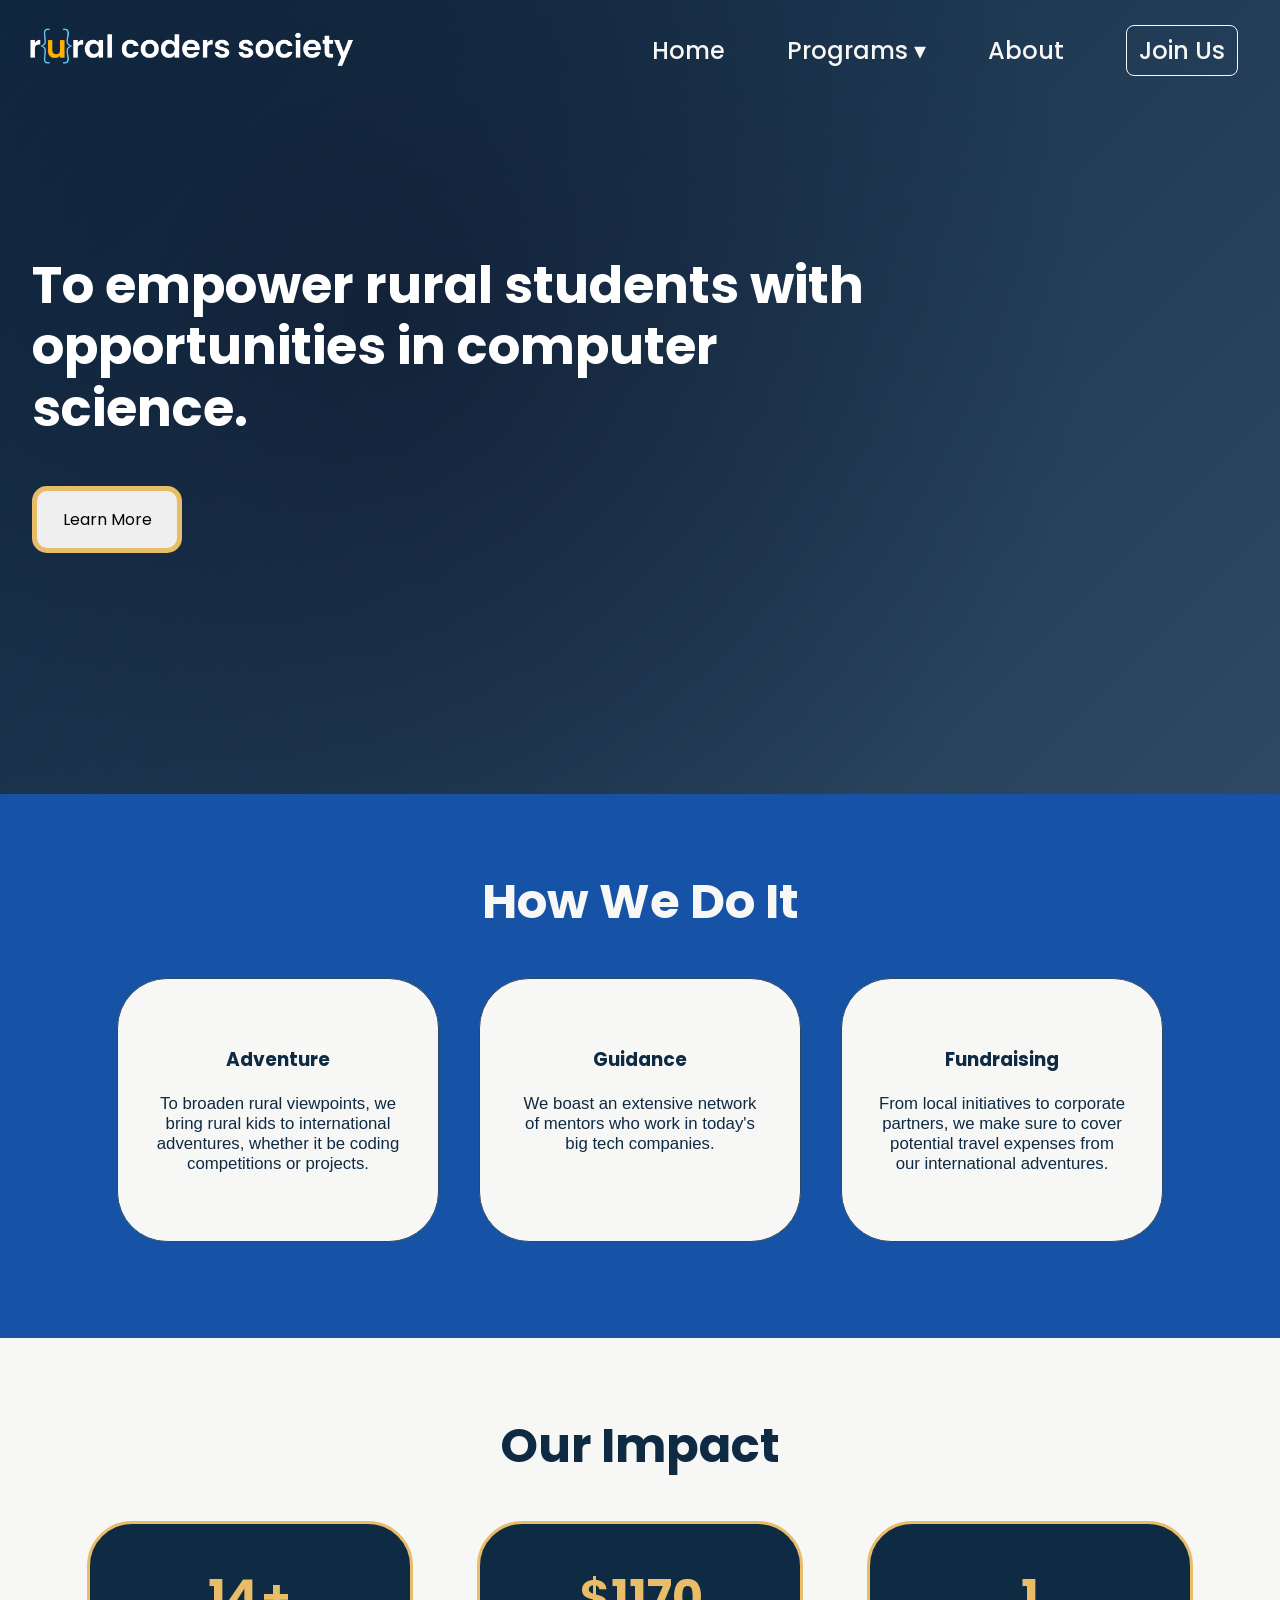
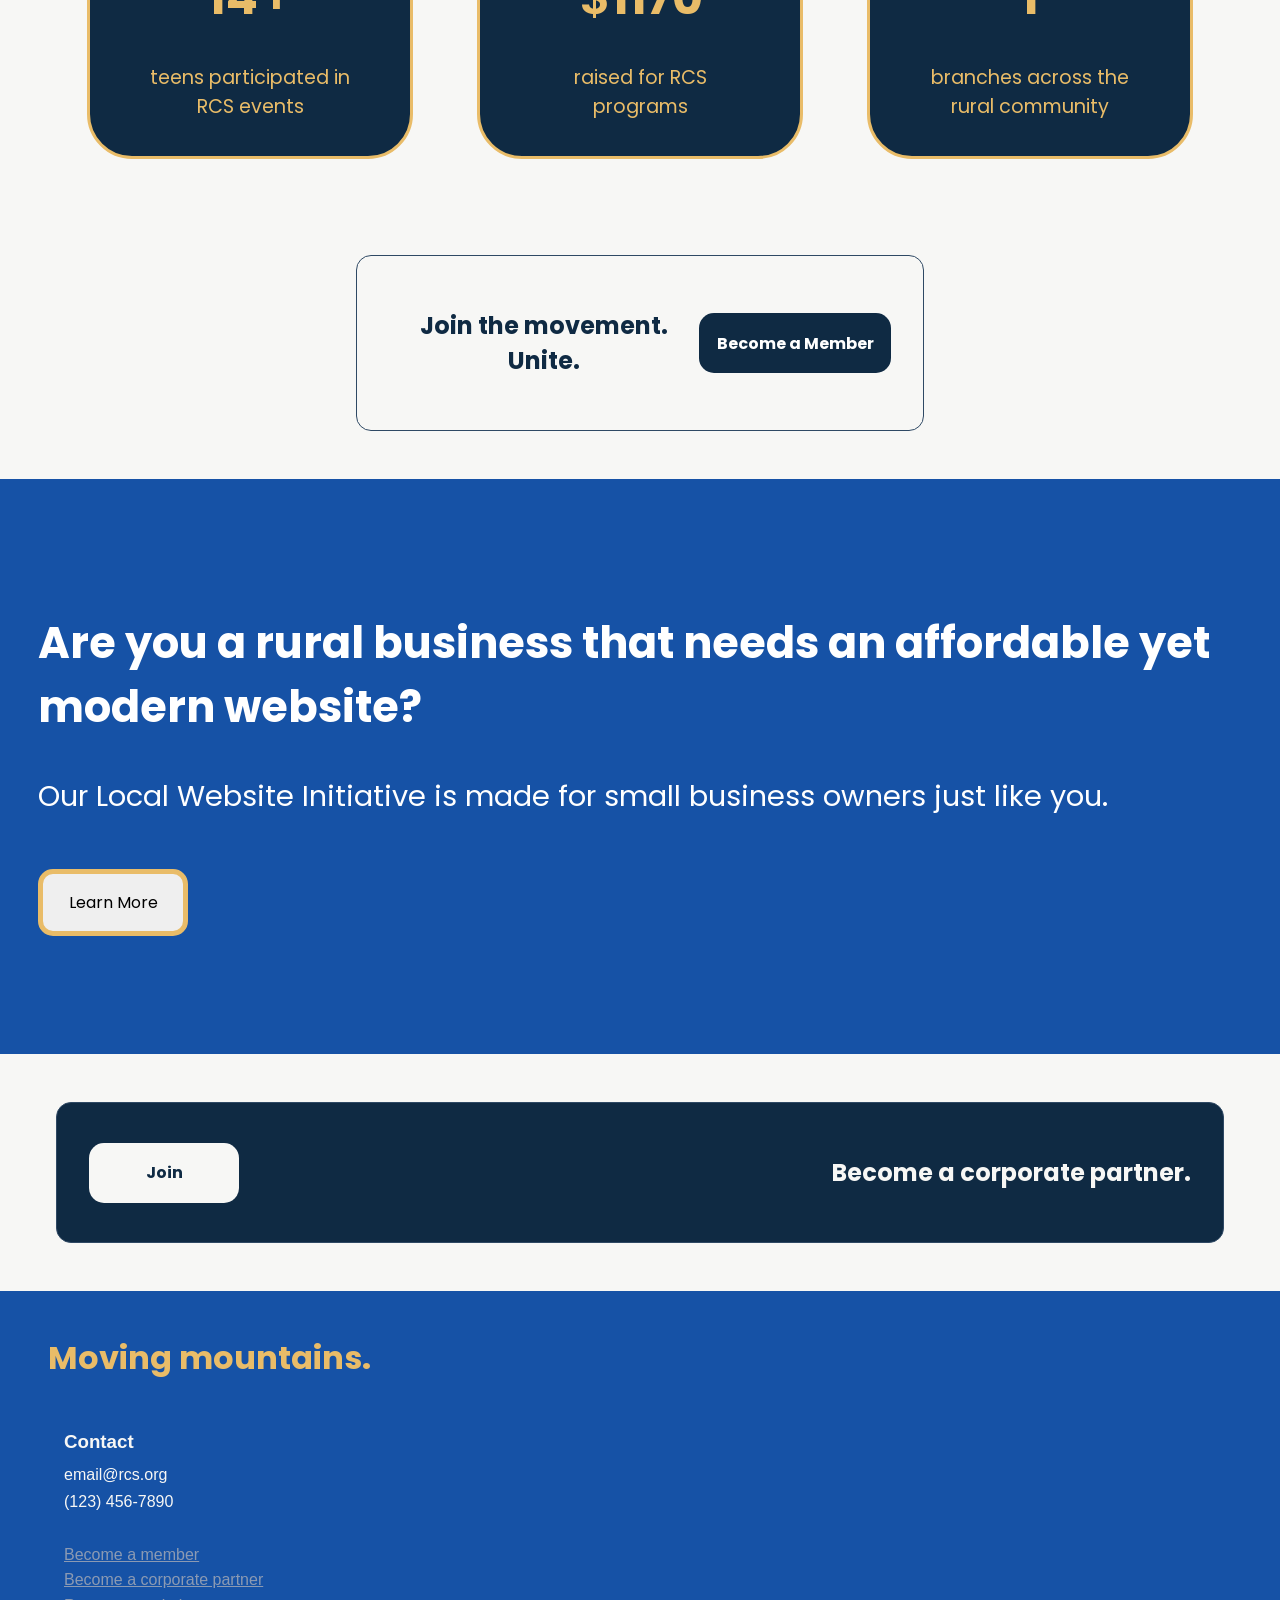
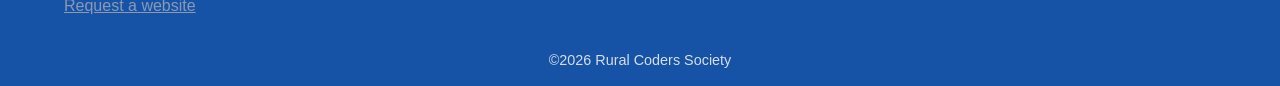
==== commit afb683e3: "updated data points" ====
--- a/index.html
+++ b/index.html
@@ -97,11 +97,11 @@
     <h2>Our Impact</h2>
     <div class="impact-stats">
         <div class="impact-item">
-            <h3 id="members" class="count" data-target="3">0</h3>
+            <h3 id="members" class="count" data-target="14">0</h3>
             <p>teens participated in RCS events</p>
         </div>
         <div class="impact-item">
-            <h3 id="money" class="count" data-target="1000">0</h3>
+            <h3 id="money" class="count" data-target="1170">0</h3>
             <p>raised for RCS programs</p>
         </div>
         <div class="impact-item">
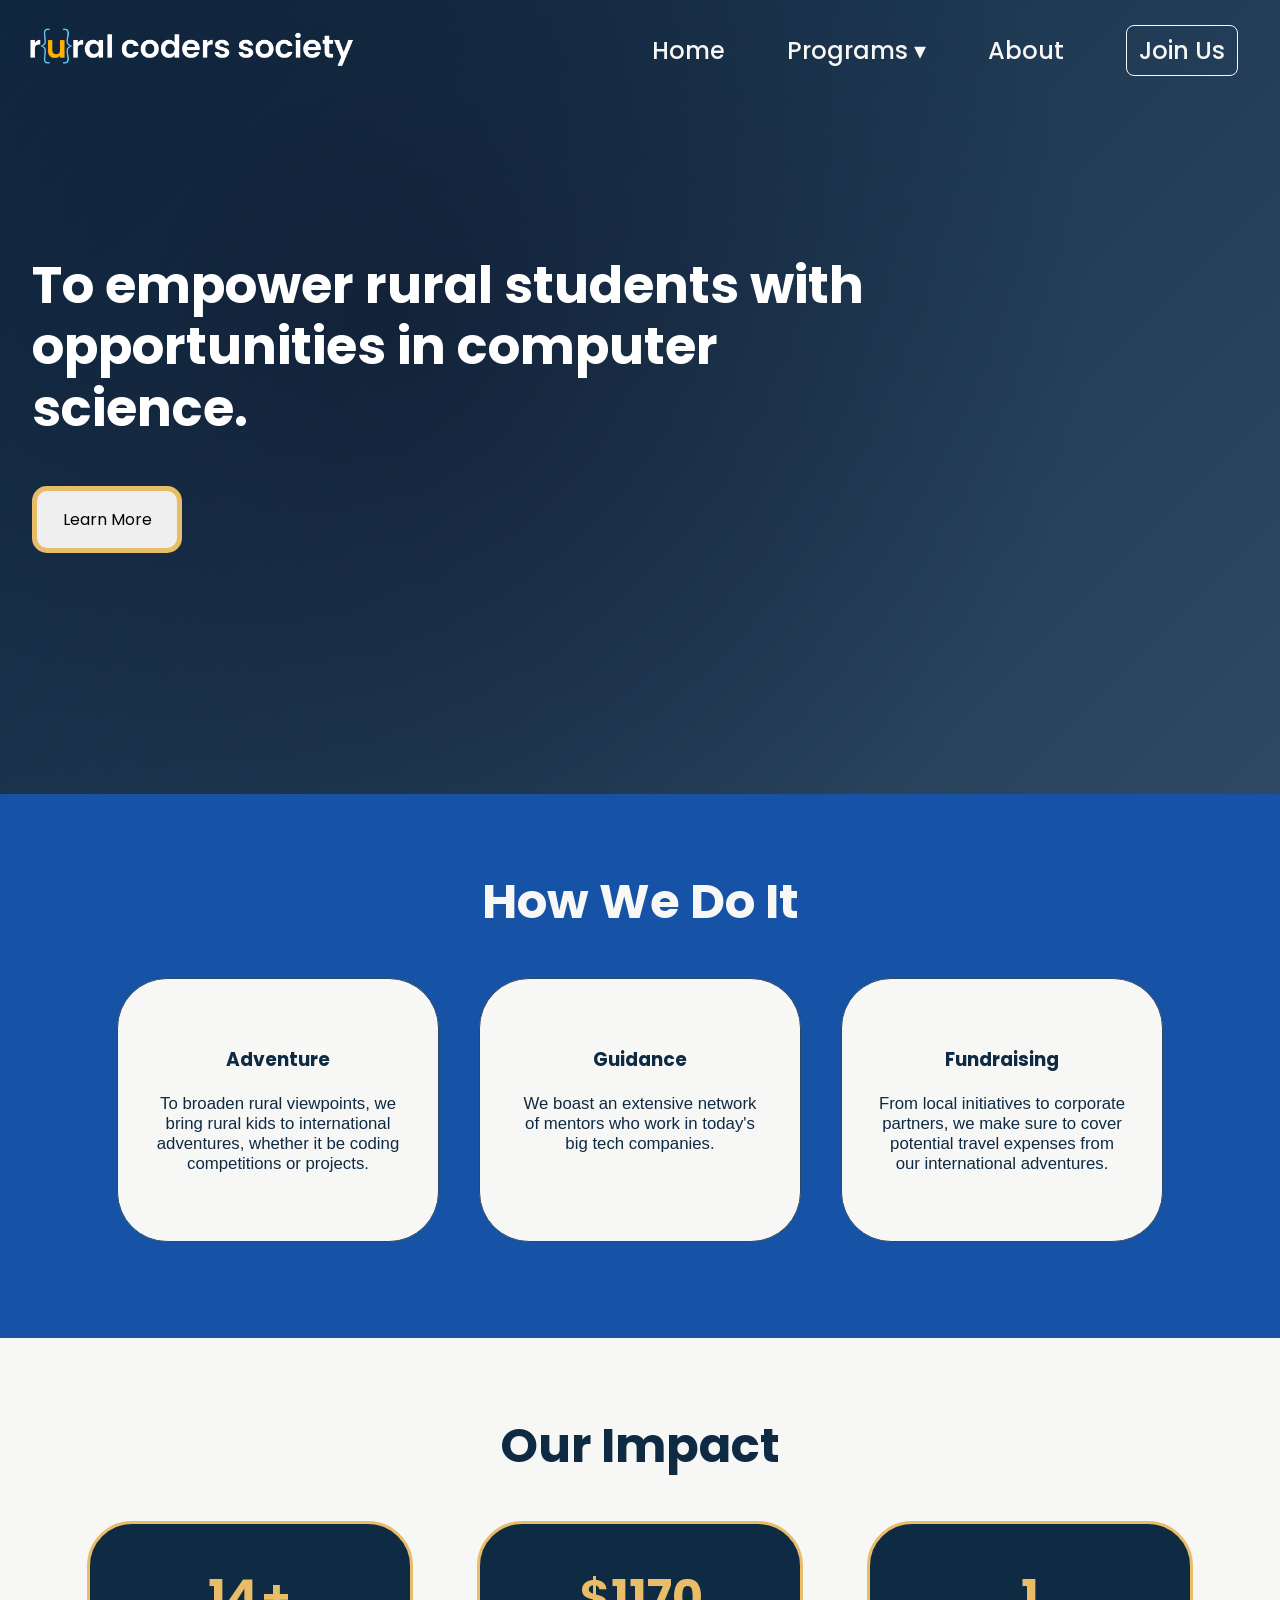
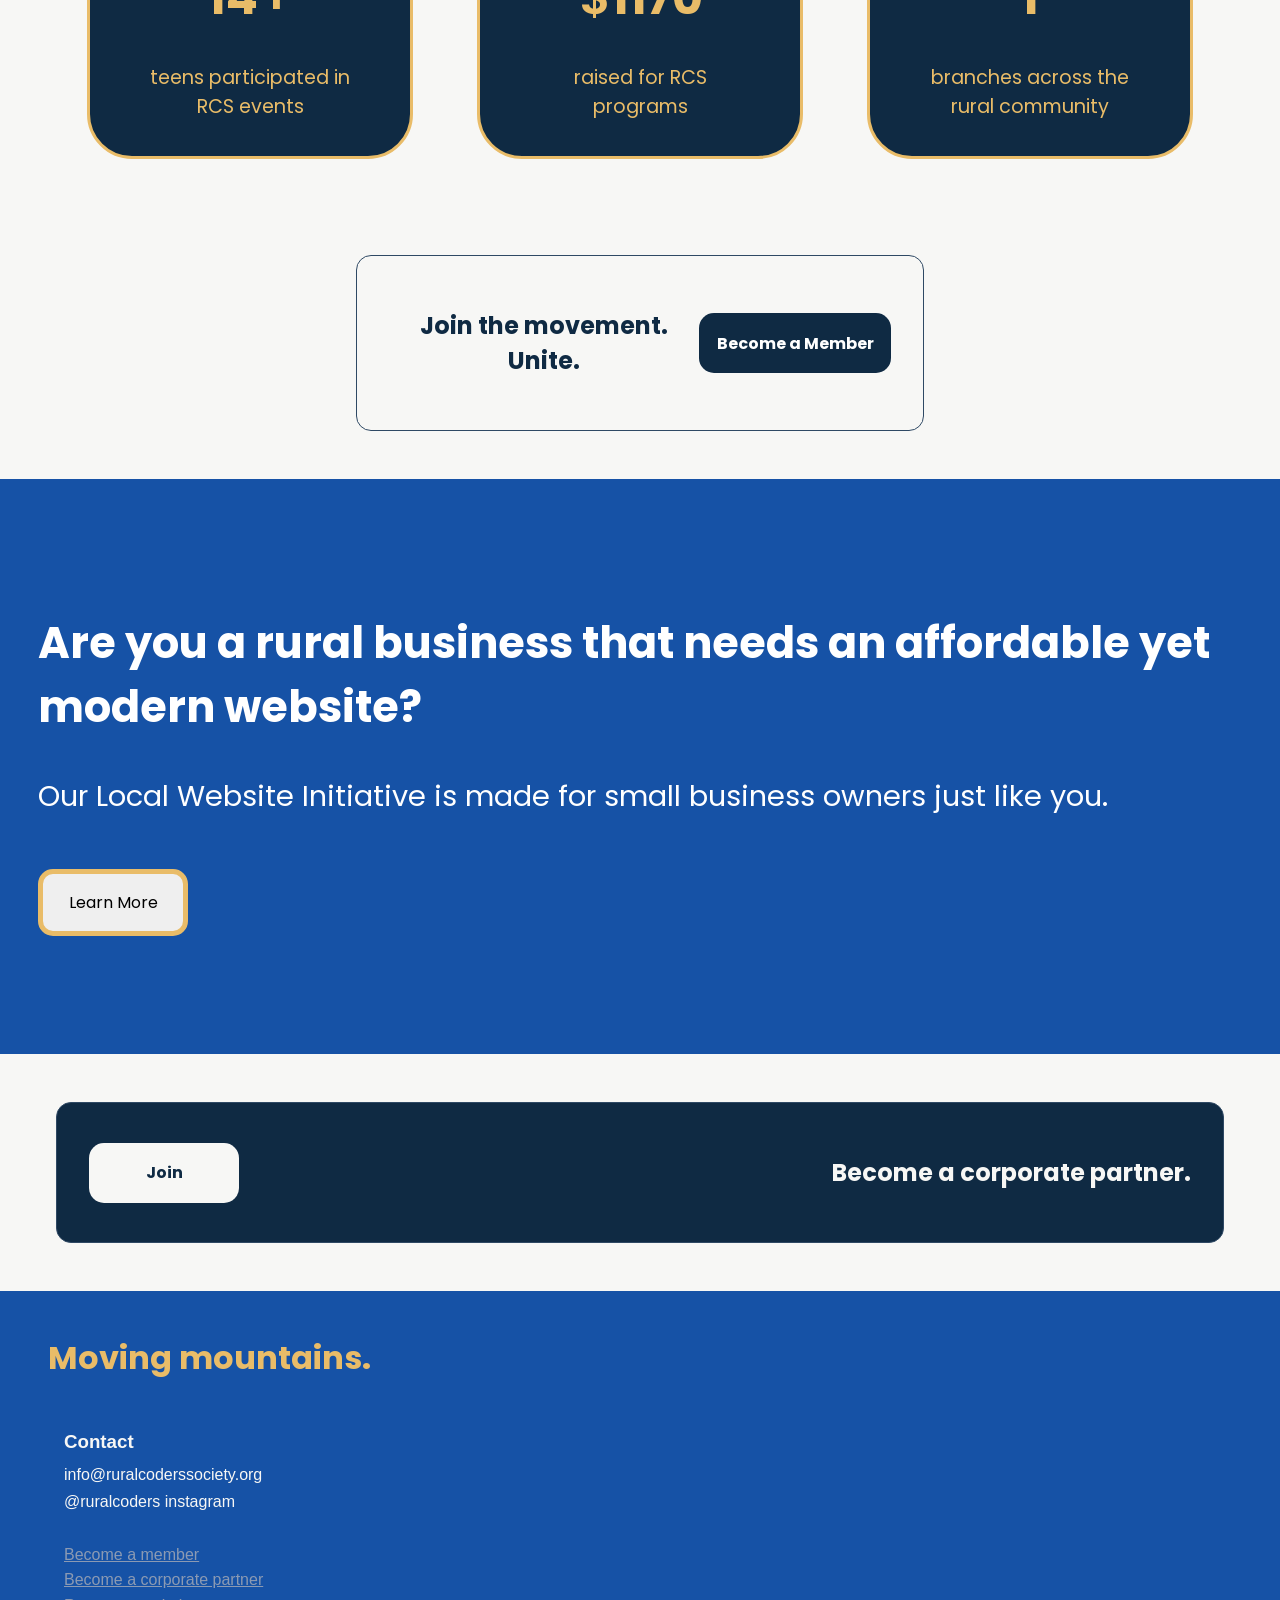
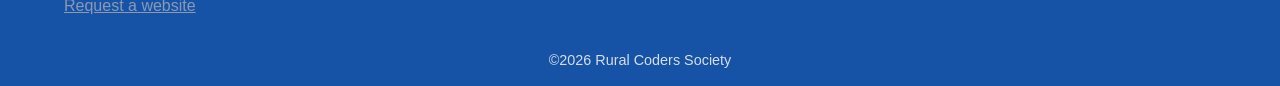
==== commit 6b1e4df1: "Updated to have accurate contact info" ====
--- a/index.html
+++ b/index.html
@@ -137,8 +137,8 @@
     </div>
     <div class="footer-left">
         <h3>Contact</h3>
-        <p>email@rcs.org</p>
-        <p>(123) 456-7890</p><br>
+        <p>info@ruralcoderssociety.org</p>
+        <p>@ruralcoders instagram</p><br>
 
         <a class="footer-link" href="/join/membership.html">Become a member</a><br>
         <a class="footer-link" href="/join/corppart.html">Become a corporate partner</a><br>
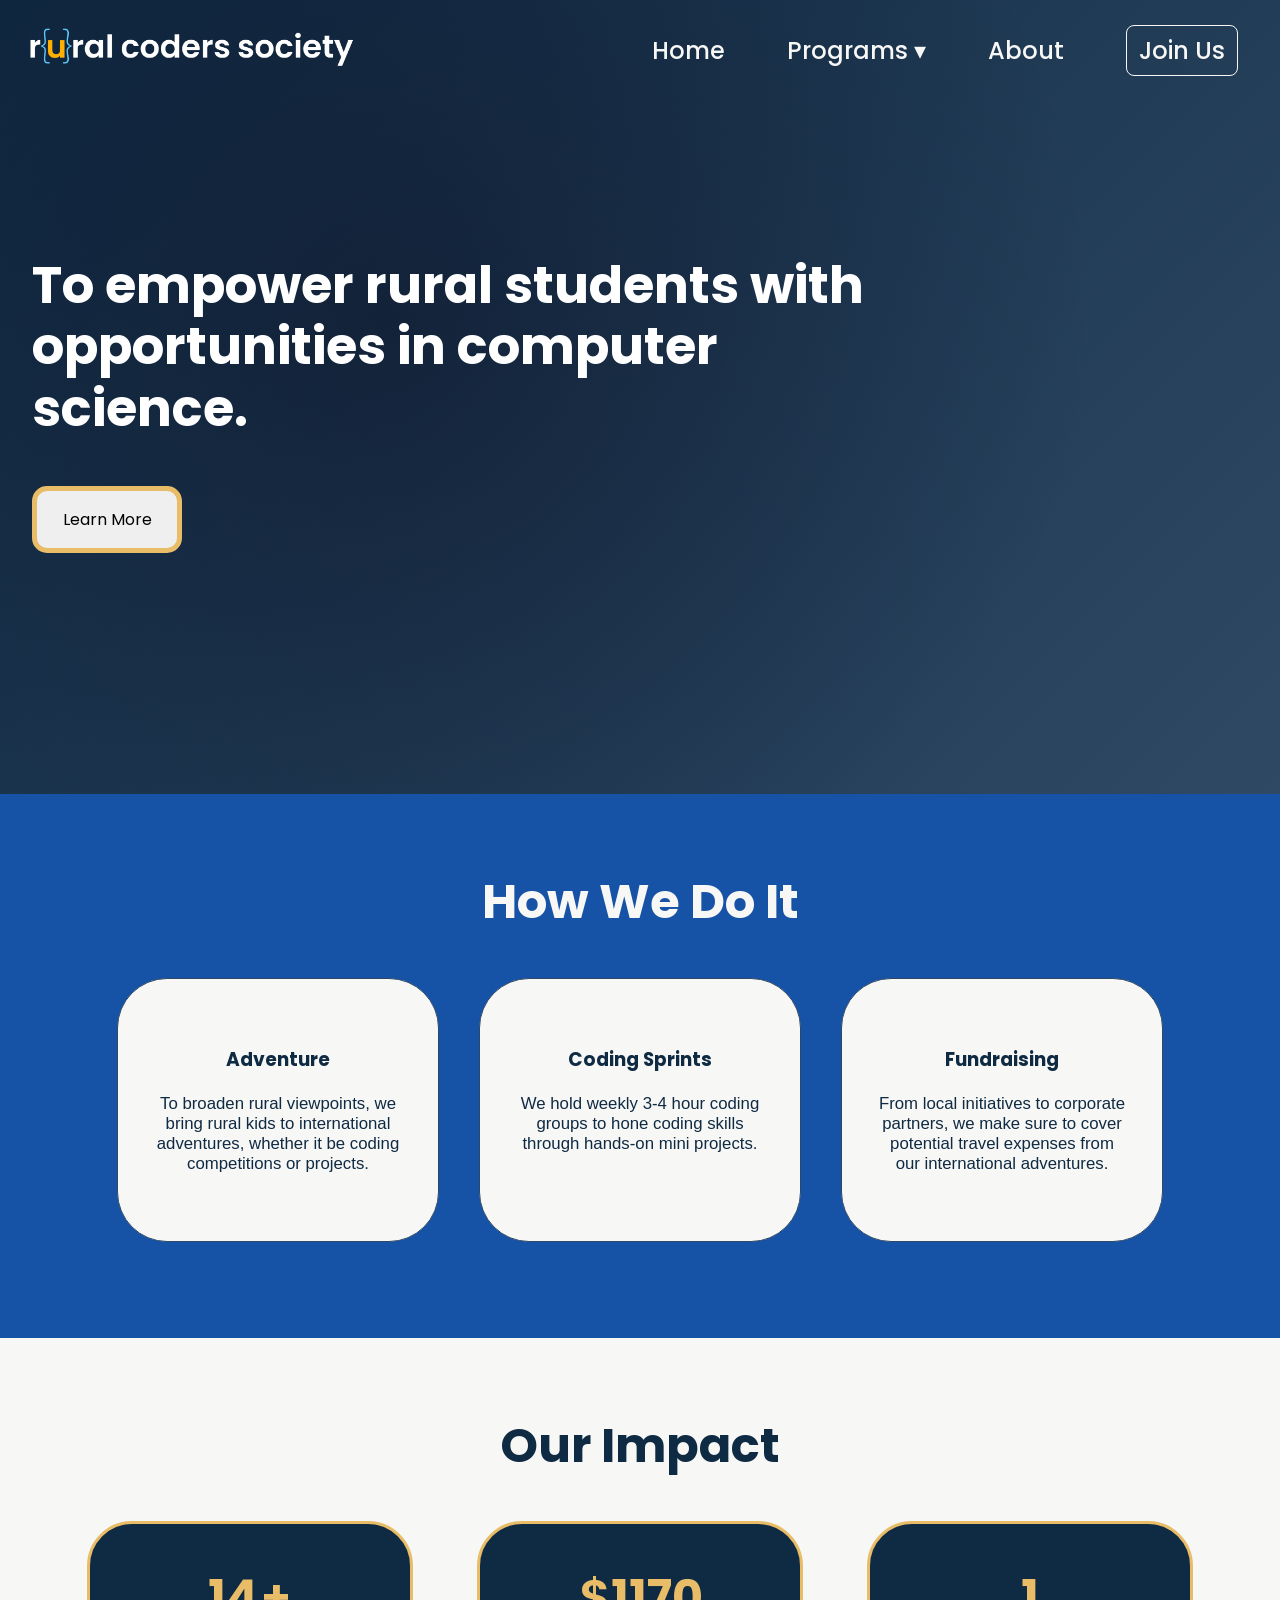
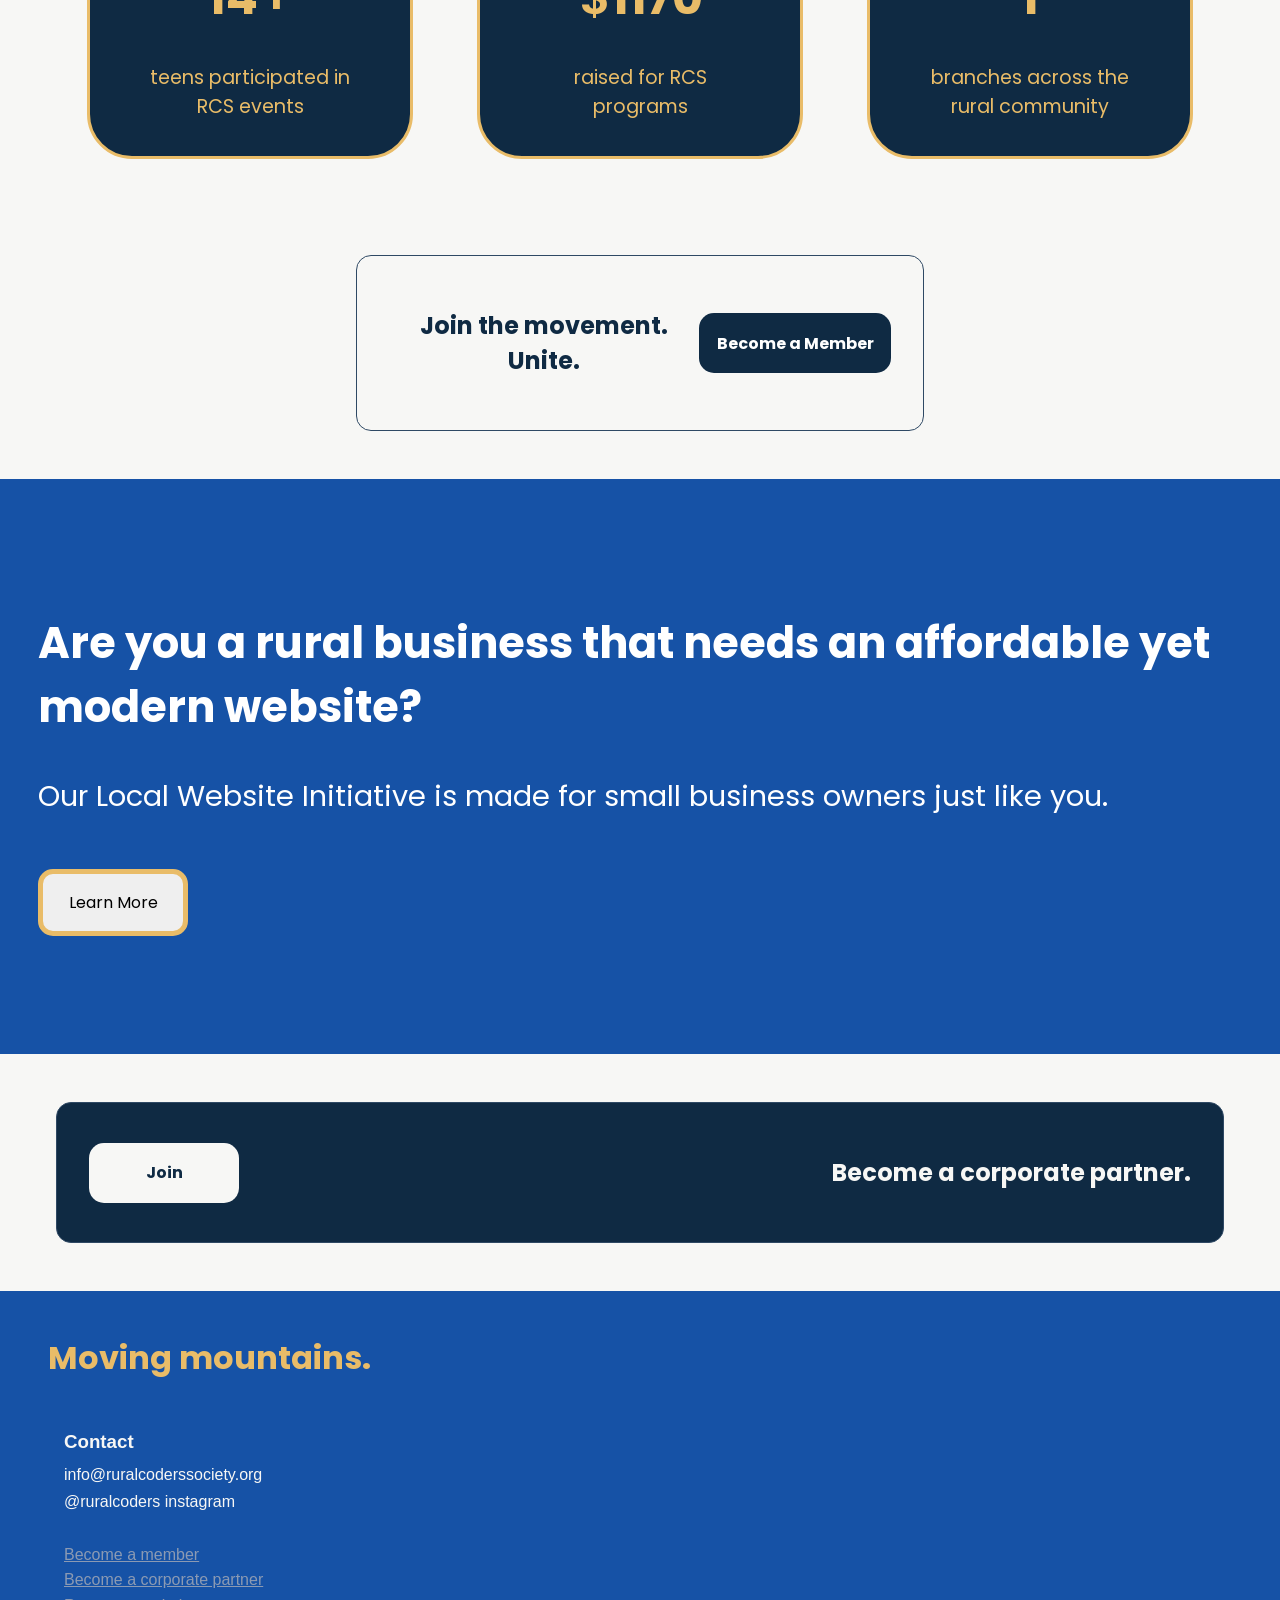
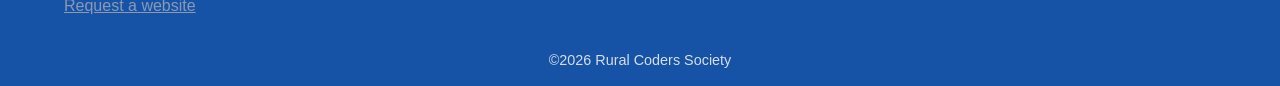
==== commit be4ea63b: "updated one "how" metric in the main page" ====
--- a/index.html
+++ b/index.html
@@ -83,8 +83,8 @@
         <p>To broaden rural viewpoints, we bring rural kids to international adventures, whether it be coding competitions or projects.</p>
     </div>
     <div class="hows-div">
-        <h3>Guidance</h3>
-        <p>We boast an extensive network of mentors who work in today's big tech companies.</p>
+        <h3>Coding Sprints</h3>
+        <p>We hold weekly 3-4 hour coding groups to hone coding skills through hands-on mini projects.</p>
     </div>
     <div class="hows-div">
         <h3>Fundraising</h3>
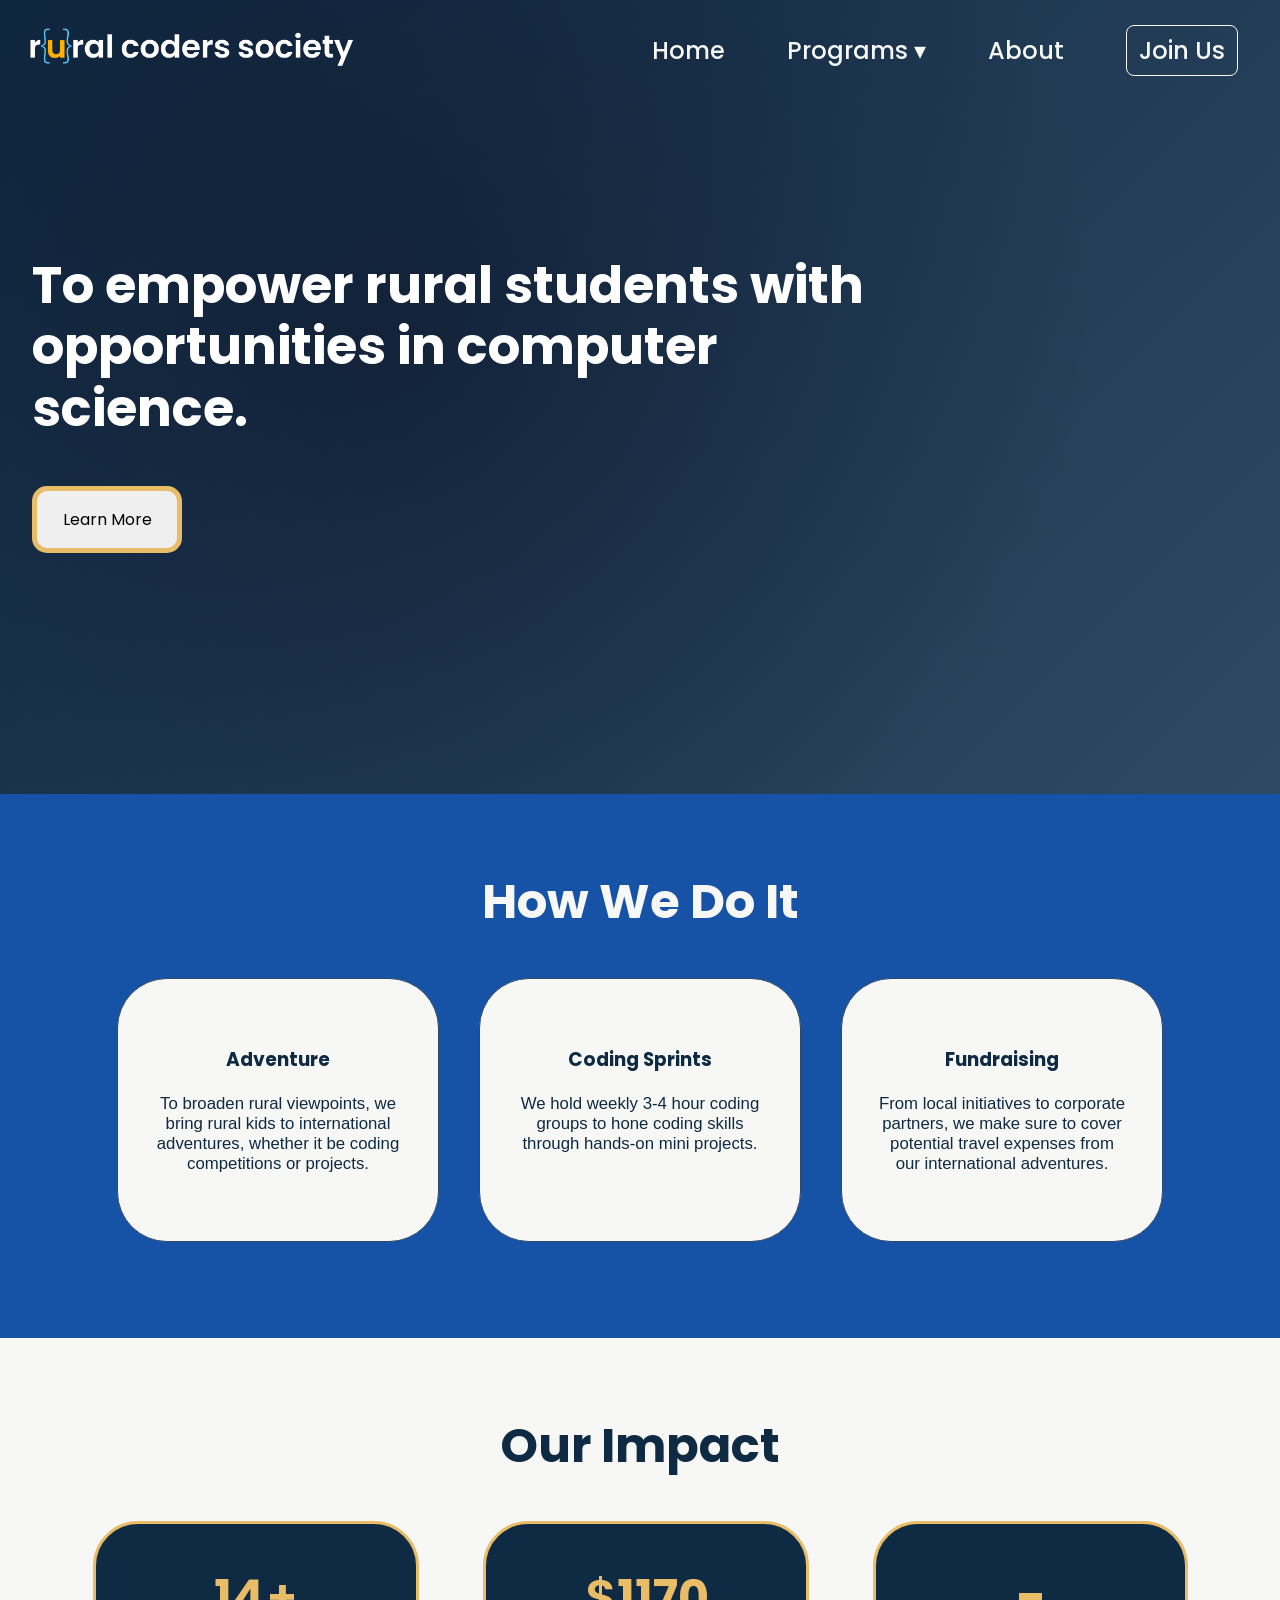
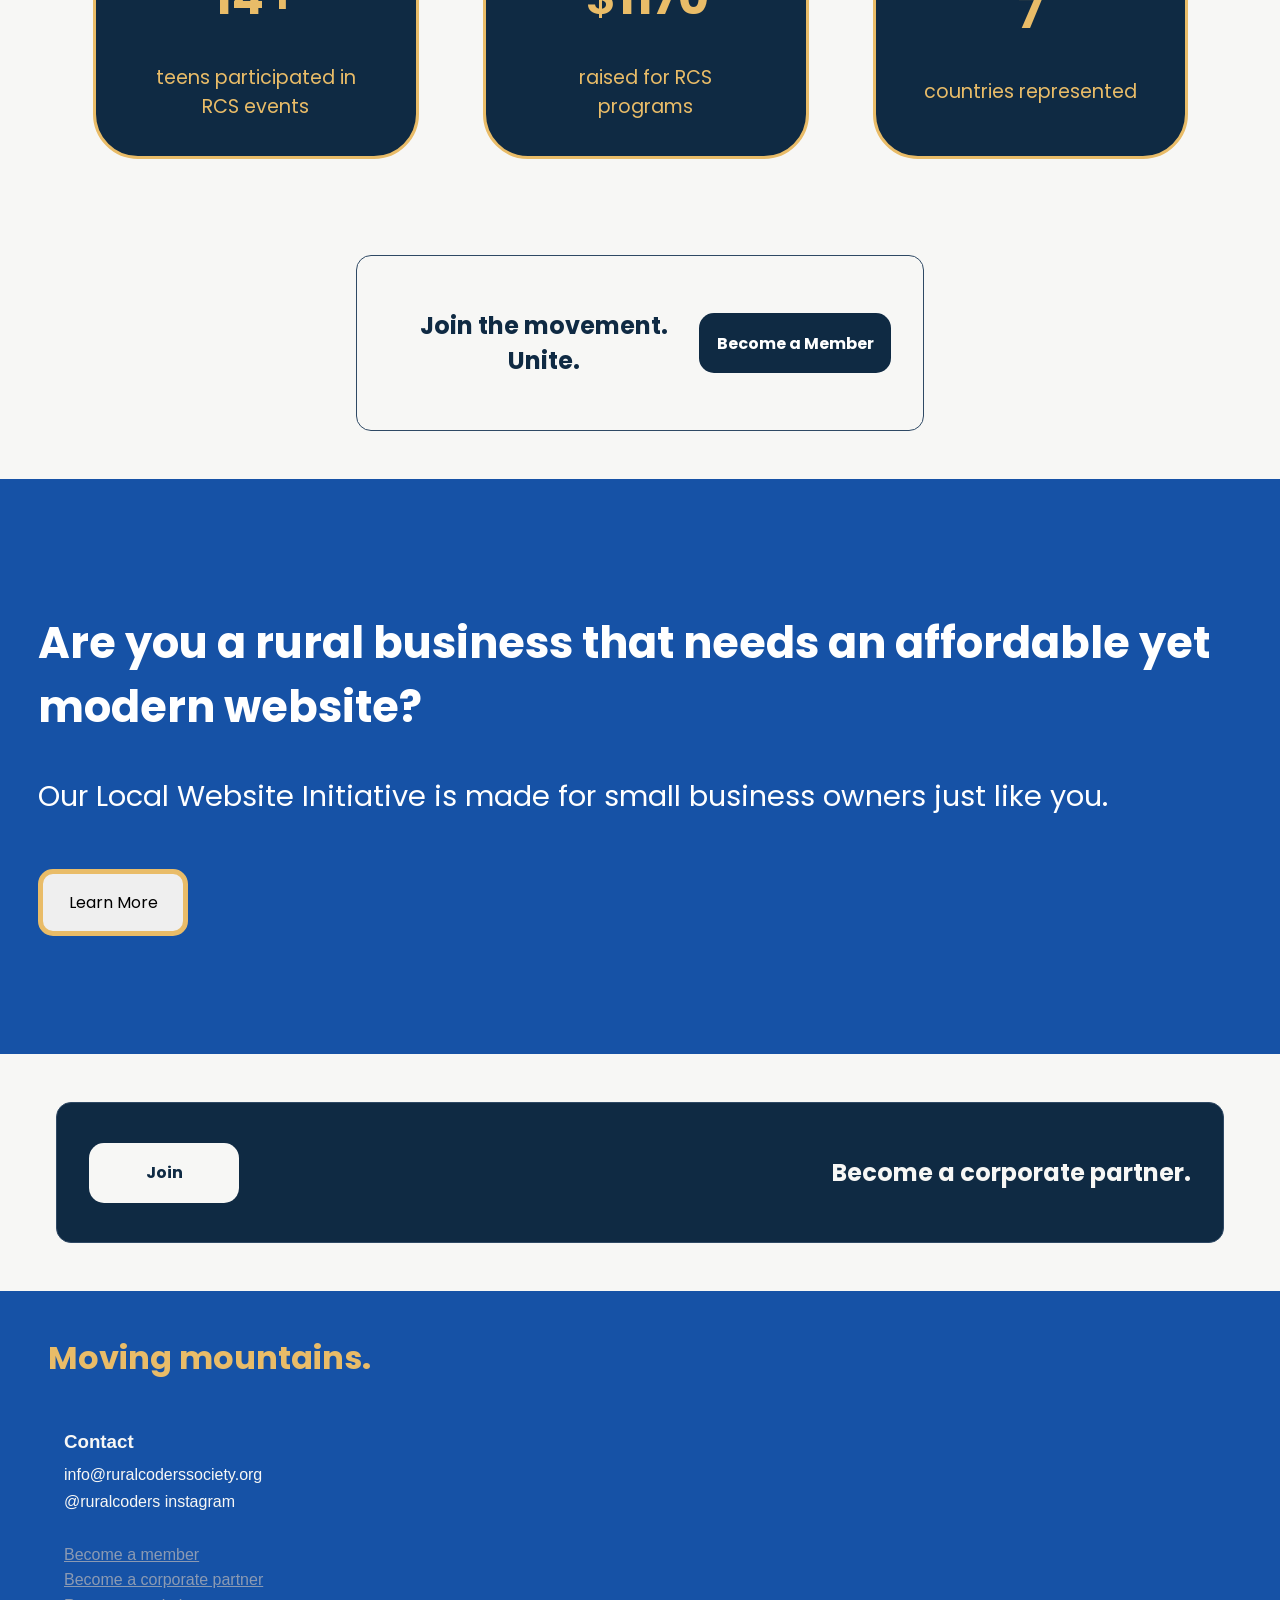
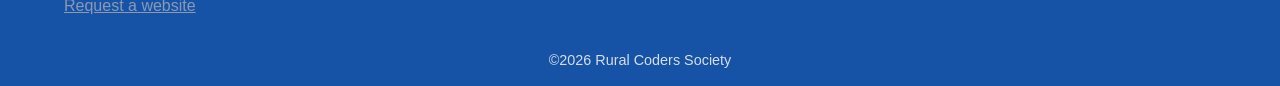
==== commit 77705630: "updated impact metric" ====
--- a/index.html
+++ b/index.html
@@ -105,8 +105,8 @@
             <p>raised for RCS programs</p>
         </div>
         <div class="impact-item">
-            <h3 class="count" data-target="1">0</h3>
-            <p>branches across the rural community</p>
+            <h3 class="count" data-target="7"></h3>
+            <p>countries represented</p>
         </div>
     </div>
 </section>
